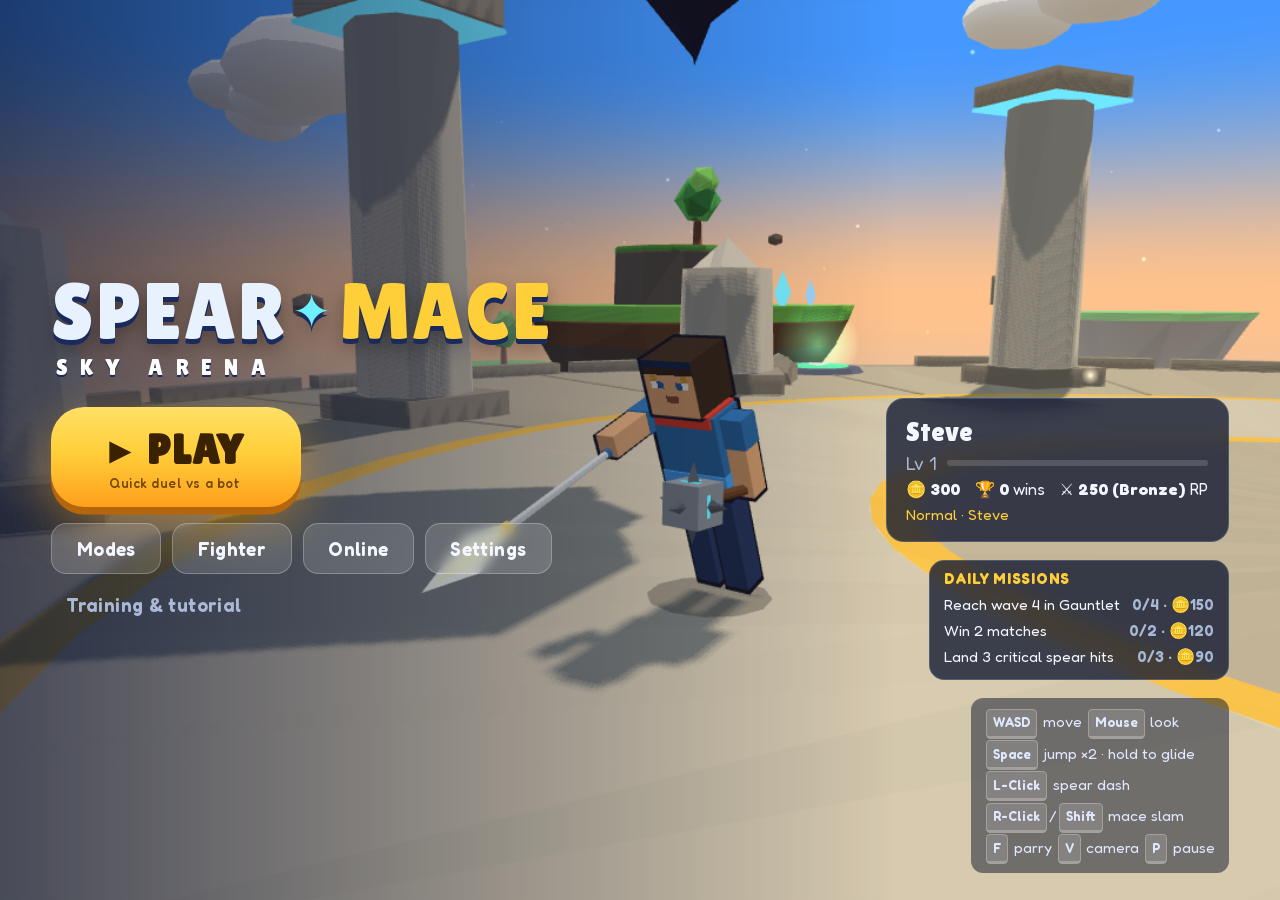
==== 3d/index.html @ d461331f "3D: damage direction arc and knockout streak callouts (DOUBLE KO, TRIPLE KO, UNSTOPPABLE) Co-Authore" ====
<!doctype html>
<html lang="en">
<head>
<meta charset="utf-8">
<meta name="viewport" content="width=device-width, initial-scale=1, viewport-fit=cover, user-scalable=no">
<title>Spear-Mace: Sky Arena</title>
<meta name="description" content="Fast 3D arena duels in the sky: dash with the Wind Spear, slam from the clouds with the Storm Mace, knock rivals into the void.">
<link rel="icon" href="favicon.svg" type="image/svg+xml">
<link rel="stylesheet" href="fonts/fonts.css">
<link rel="stylesheet" href="style.css">
<script>
  // On CrazyGames: no shared accounts, no links out
  (function () {
    var cg = /(^|\.)crazygames\.[a-z]{2,3}(\.[a-z]{2})?$/i, ref = '';
    try { ref = document.referrer ? new URL(document.referrer).hostname : ''; } catch (e) {}
    window.SMA_ON_CRAZYGAMES = window.SMA_ON_CRAZYGAMES || cg.test(location.hostname) || cg.test(ref);
    if (window.SMA_ON_CRAZYGAMES) document.documentElement.classList.add('on-crazygames');
  })();
</script>
<!-- shared accounts (trophies) from the hub site; not on CrazyGames -->
<script>if (!window.SMA_ON_CRAZYGAMES && !window.SMA_OFFLINE) document.write('<script src="../../Empire/shared/accounts.js"><\/script>');</script>
<!-- PeerJS (bundled copy) for online rooms; left out of the CrazyGames build -->
<script>if (!window.SMA_ON_CRAZYGAMES && !window.SMA_OFFLINE) document.write('<script src="lib/peerjs/peerjs.min.js"><\/script>');</script>
<script type="importmap">{ "imports": { "three": "./lib/three/three.module.min.js" } }</script>
</head>
<body>
<canvas id="game"></canvas>
<div id="fx-layer"></div>
<div id="speedlines"></div>
<div id="vignette"></div>
<div id="hurt"></div>
<div id="blind"></div>

<!-- ============ loading ============ -->
<div id="loading" class="screen">
  <div class="logo"><span class="logo-a">SPEAR</span><span class="logo-dot">✦</span><span class="logo-b">MACE</span></div>
  <div class="logo-sub">SKY ARENA</div>
  <div class="loadbar"><i></i></div>
</div>

<!-- ============ main menu ============ -->
<div id="menu" class="screen hidden">
  <div class="menu-left">
    <div class="logo"><span class="logo-a">SPEAR</span><span class="logo-dot">✦</span><span class="logo-b">MACE</span></div>
    <div class="logo-sub">SKY ARENA</div>
    <button id="btn-play" class="btn btn-play"><span class="btn-icon">▶</span> PLAY<small>Quick duel vs a bot</small></button>
    <div class="menu-row">
      <button class="btn btn-sec" data-panel="modes">Modes</button>
      <button class="btn btn-sec" data-panel="fighter">Fighter</button>
      <button class="btn btn-sec online-only" data-panel="online">Online</button>
      <button class="btn btn-sec" data-panel="settings">Settings</button>
    </div>
    <button id="btn-training" class="btn btn-ghost">Training &amp; tutorial</button>
  </div>
  <div class="menu-right">
    <div class="profile-card">
      <div class="pc-name" id="pc-name">Steve</div>
      <div class="pc-line"><span id="pc-level">Lv 1</span><span class="pc-bar"><i id="pc-xp"></i></span></div>
      <div class="pc-stats"><span>🪙 <b id="pc-gold">0</b></span><span>🏆 <b id="pc-wins">0</b> wins</span><span>⚔ <b id="pc-rp">0</b> RP</span></div>
      <div class="pc-class" id="pc-class">Normal</div>
    </div>
    <div class="missions-card" id="missions-card"></div>
    <div class="hint-keys">
      <div><kbd>WASD</kbd> move <kbd>Mouse</kbd> look</div>
      <div><kbd>Space</kbd> jump ×2 · hold to glide</div>
      <div><kbd>L-Click</kbd> spear dash</div>
      <div><kbd>R-Click</kbd>/<kbd>Shift</kbd> mace slam</div>
      <div><kbd>F</kbd> parry <kbd>V</kbd> camera <kbd>P</kbd> pause</div>
    </div>
  </div>
</div>

<!-- ============ panels ============ -->
<div id="panel-modes" class="panel hidden">
  <div class="panel-card">
    <h2>Modes</h2>
    <div class="mode-grid">
      <div class="mode-card" data-mode="duel">
        <h3>Duel</h3><p>1 vs 1. First to 3 knockouts.</p>
        <div class="seg" id="duel-level">
          <button data-level="easy">Easy</button><button data-level="normal" class="on">Normal</button><button data-level="pro">Pro</button><button data-level="god">God</button>
        </div>
        <button class="btn btn-go" data-start="duel">Fight</button>
      </div>
      <div class="mode-card" data-mode="brawl">
        <h3>Brawl</h3><p>Free-for-all against 3 bots. First to 7 knockouts.</p>
        <div class="seg" id="brawl-level">
          <button data-level="easy">Easy</button><button data-level="normal" class="on">Normal</button><button data-level="pro">Pro</button>
        </div>
        <button class="btn btn-go" data-start="brawl">Fight</button>
      </div>
      <div class="mode-card" data-mode="hill">
        <h3>King of the Hill</h3><p>Hold the glowing zone alone to score. First to 45 points against 3 bots.</p>
        <div class="seg" id="hill-level">
          <button data-level="easy">Easy</button><button data-level="normal" class="on">Normal</button><button data-level="pro">Pro</button>
        </div>
        <button class="btn btn-go" data-start="hill">Fight</button>
      </div>
      <div class="mode-card" data-mode="stand">
        <h3>Last Stand</h3><p>Everyone gets 2 lives. Be the last fighter standing against 3 bots.</p>
        <div class="seg" id="stand-level">
          <button data-level="easy">Easy</button><button data-level="normal" class="on">Normal</button><button data-level="pro">Pro</button>
        </div>
        <button class="btn btn-go" data-start="stand">Fight</button>
      </div>
      <div class="mode-card" data-mode="gauntlet">
        <h3>Gauntlet</h3><p>One life. Wave after wave of tougher bots. How far can you go?</p>
        <div class="best">Best: <b id="gauntlet-best">0</b> waves</div>
        <button class="btn btn-go" data-start="gauntlet">Start</button>
      </div>
      <div class="mode-card" data-mode="training">
        <h3>Training</h3><p>A quick tutorial, then free practice on a dummy.</p>
        <button class="btn btn-go" data-start="training">Practice</button>
      </div>
    </div>
    <button class="btn btn-ghost panel-close">Back</button>
  </div>
</div>

<div id="panel-fighter" class="panel hidden">
  <div class="panel-card wide">
    <h2>Fighter</h2>
    <div class="fighter-cols">
      <div>
        <h4>Class</h4>
        <div id="class-list" class="pick-list"></div>
        <p id="class-desc" class="desc"></p>
      </div>
      <div>
        <h4>Look</h4>
        <div id="skin-list" class="pick-list skins"></div>
        <h4>Name</h4>
        <div class="name-row"><input id="name-input" maxlength="16" autocomplete="off" spellcheck="false"><button id="name-save" class="btn btn-sec small">Save</button></div>
        <p id="name-msg" class="desc"></p>
      </div>
    </div>
    <button class="btn btn-ghost panel-close">Back</button>
  </div>
</div>

<div id="panel-settings" class="panel hidden">
  <div class="panel-card">
    <h2>Settings</h2>
    <div class="set-list">
      <label class="set">Sound <input type="checkbox" id="set-sound"></label>
      <label class="set">Music <input type="checkbox" id="set-music"></label>
      <label class="set">Mouse sensitivity <input type="range" id="set-sens" min="0.2" max="3" step="0.05"><span id="set-sens-v"></span></label>
      <label class="set">Field of view <input type="range" id="set-fov" min="70" max="110" step="1"><span id="set-fov-v"></span></label>
      <label class="set">Invert look up/down <input type="checkbox" id="set-invert"></label>
      <label class="set">Camera
        <span class="seg" id="set-view"><button data-v="first">First person</button><button data-v="third">Third person</button></span></label>
      <label class="set">Graphics
        <span class="seg" id="set-quality"><button data-v="auto">Auto</button><button data-v="high">High</button><button data-v="medium">Medium</button><button data-v="low">Low</button></span></label>
      <label class="set">Reduced motion (less shake and FOV kick) <input type="checkbox" id="set-reduced"></label>
      <p class="desc" id="quality-note"></p>
    </div>
    <button class="btn btn-ghost panel-close">Back</button>
  </div>
</div>

<div id="panel-online" class="panel hidden">
  <div class="panel-card">
    <h2>Play with friends</h2>
    <p class="desc">Make a room and send the invite link, or type a friend's room code.</p>
    <div class="online-box">
      <button id="btn-host" class="btn btn-go">Create room</button>
      <div class="name-row"><input id="room-input" maxlength="8" placeholder="ROOM CODE" autocomplete="off" spellcheck="false"><button id="btn-join" class="btn btn-sec small">Join</button></div>
      <div id="online-status" class="desc"></div>
      <div id="room-info" class="room-info hidden">
        <div>Room code: <b id="room-code"></b></div>
        <div class="name-row"><input id="room-link" readonly><button id="btn-copy" class="btn btn-sec small">Copy link</button></div>
        <div id="room-players" class="desc"></div>
        <button id="btn-room-start" class="btn btn-go">Start match</button>
      </div>
    </div>
    <button class="btn btn-ghost panel-close" id="online-back">Back</button>
  </div>
</div>

<!-- ============ in-game HUD ============ -->
<div id="hud" class="hidden">
  <div id="crosshair"><i></i><i></i><i></i><i></i></div>
  <div id="hitmarker"></div>
  <div id="dmgdir"><i></i></div>
  <div id="slam-meter"><b id="slam-dmg">0</b><span>SLAM</span></div>
  <div id="scorebar"></div>
  <div id="timer"></div>
  <div id="killfeed"></div>
  <div id="banner"><div class="b-title"></div><div class="b-sub"></div></div>
  <div id="countdown"></div>
  <div id="tags"></div>
  <div id="hpbox">
    <div class="hp-name"><span id="hp-name"></span><span id="hp-class"></span></div>
    <div class="hp-bar"><i id="hp-fill"></i><i id="hp-ghost"></i><b id="hp-text">100</b></div>
    <div class="status-row" id="status-row"></div>
  </div>
  <div id="abilities">
    <div class="ab" id="ab-spear"><span class="ab-key">LMB</span><span class="ab-ico">➹</span><span class="ab-cd"></span><span class="ab-pips"></span></div>
    <div class="ab" id="ab-mace"><span class="ab-key">RMB</span><span class="ab-ico">⬢</span><span class="ab-cd"></span></div>
    <div class="ab" id="ab-parry"><span class="ab-key">F</span><span class="ab-ico">⛨</span><span class="ab-cd"></span></div>
    <div class="ab" id="ab-jump"><span class="ab-key">SPC</span><span class="ab-ico">⇧</span><span class="ab-pips"></span></div>
  </div>
  <div id="ctl-hints" class="hidden"></div>
  <div id="tutorial" class="hidden">
    <div class="tu-top"><span id="tu-count"></span><button id="tu-skip" class="btn btn-ghost small">Skip tutorial</button></div>
    <div class="tu-title" id="tu-title"></div>
    <div class="tu-keys" id="tu-keys"></div>
    <div class="tu-text" id="tu-text"></div>
  </div>
  <div id="tu-done" class="hidden">
    <div class="tu-title">You're ready!</div>
    <p>Keep practising here, or jump into a real fight.</p>
    <button id="tu-play" class="btn btn-go">Quick Play</button>
    <button id="tu-menu" class="btn btn-ghost small">Menu</button>
  </div>
  <div id="revive" class="hidden">
    <div class="rv-title">Knocked out!</div>
    <button id="btn-revive" class="btn btn-ad">▶ Revive with full health<small>Watch a short ad. Your knockout won't count.</small></button>
    <div class="rv-timer" id="rv-timer"></div>
  </div>
  <div id="scoreboard" class="hidden"></div>
  <button id="btn-pause-touch" class="touch-only round-btn" aria-label="Pause">❚❚</button>
</div>

<!-- ============ touch controls ============ -->
<div id="touch" class="hidden">
  <div class="t-zone"></div>
  <div class="t-stick"><div class="t-knob"></div></div>
  <button class="t-btn t-jump" data-act="jump">JUMP</button>
  <button class="t-btn t-spear" data-act="spear">SPEAR</button>
  <button class="t-btn t-mace" data-act="mace">MACE</button>
  <button class="t-btn t-parry" data-act="parry">PARRY</button>
  <button class="t-btn t-view" data-act="view">👁</button>
  <button class="t-btn t-size hidden" data-act="size" id="t-size">BIG</button>
</div>

<!-- ============ pause ============ -->
<div id="pause" class="panel hidden">
  <div class="panel-card">
    <h2>Paused</h2>
    <button id="btn-resume" class="btn btn-go">Resume</button>
    <button class="btn btn-sec" data-panel="settings">Settings</button>
    <div class="hint-keys inline">
      <div><kbd>L-Click</kbd> spear dash (aim where you look) · <kbd>R-Click</kbd>/<kbd>Shift</kbd> mace slam in the air, swing on the ground</div>
      <div><kbd>Space</kbd> jump, again for a wind jump, hold to glide · <kbd>F</kbd> parry · <kbd>V</kbd> camera · <kbd>Tab</kbd> scores</div>
    </div>
    <button id="btn-quit" class="btn btn-ghost">Leave match</button>
  </div>
</div>

<!-- ============ results ============ -->
<div id="results" class="panel hidden">
  <div class="panel-card wide">
    <h2 id="res-title">VICTORY</h2>
    <div id="res-sub" class="desc"></div>
    <div id="res-table"></div>
    <div id="res-rewards"></div>
    <div class="res-buttons">
      <button id="res-double" class="btn btn-ad hidden">▶ Double your gold<small>Watch a short ad</small></button>
      <button id="res-revive" class="btn btn-ad hidden">▶ Revive and keep going<small>Watch a short ad: full health, same wave</small></button>
      <button id="res-again" class="btn btn-go">Play again</button>
      <button id="res-train" class="btn btn-sec hidden">Learn the moves (1 min)</button>
      <button id="res-menu" class="btn btn-ghost">Menu</button>
    </div>
  </div>
</div>

<div id="click-to-play" class="hidden"><div>Click to keep playing</div></div>
<div id="toast"></div>

<script type="module" src="src/main.js"></script>
</body>
</html>
---- 3d/fonts/fonts.css ----
/* Fredoka and Lilita One (SIL Open Font License 1.1), latin + latin-ext, from Google Fonts */
@font-face {
  font-family: 'Fredoka';
  font-style: normal;
  font-weight: 400;
  font-stretch: 100%;
  font-display: swap;
  src: url(fredoka-latin-ext.woff2) format('woff2');
  unicode-range: U+0100-02BA, U+02BD-02C5, U+02C7-02CC, U+02CE-02D7, U+02DD-02FF, U+0304, U+0308, U+0329, U+1D00-1DBF, U+1E00-1E9F, U+1EF2-1EFF, U+2020, U+20A0-20AB, U+20AD-20C4, U+2113, U+2C60-2C7F, U+A720-A7FF;
}
@font-face {
  font-family: 'Fredoka';
  font-style: normal;
  font-weight: 400;
  font-stretch: 100%;
  font-display: swap;
  src: url(fredoka-latin.woff2) format('woff2');
  unicode-range: U+0000-00FF, U+0131, U+0152-0153, U+02BB-02BC, U+02C6, U+02DA, U+02DC, U+0304, U+0308, U+0329, U+2000-206F, U+20AC, U+2122, U+2191, U+2193, U+2212, U+2215, U+FEFF, U+FFFD;
}
@font-face {
  font-family: 'Fredoka';
  font-style: normal;
  font-weight: 500;
  font-stretch: 100%;
  font-display: swap;
  src: url(fredoka-latin-ext.woff2) format('woff2');
  unicode-range: U+0100-02BA, U+02BD-02C5, U+02C7-02CC, U+02CE-02D7, U+02DD-02FF, U+0304, U+0308, U+0329, U+1D00-1DBF, U+1E00-1E9F, U+1EF2-1EFF, U+2020, U+20A0-20AB, U+20AD-20C4, U+2113, U+2C60-2C7F, U+A720-A7FF;
}
@font-face {
  font-family: 'Fredoka';
  font-style: normal;
  font-weight: 500;
  font-stretch: 100%;
  font-display: swap;
  src: url(fredoka-latin.woff2) format('woff2');
  unicode-range: U+0000-00FF, U+0131, U+0152-0153, U+02BB-02BC, U+02C6, U+02DA, U+02DC, U+0304, U+0308, U+0329, U+2000-206F, U+20AC, U+2122, U+2191, U+2193, U+2212, U+2215, U+FEFF, U+FFFD;
}
@font-face {
  font-family: 'Fredoka';
  font-style: normal;
  font-weight: 600;
  font-stretch: 100%;
  font-display: swap;
  src: url(fredoka-latin-ext.woff2) format('woff2');
  unicode-range: U+0100-02BA, U+02BD-02C5, U+02C7-02CC, U+02CE-02D7, U+02DD-02FF, U+0304, U+0308, U+0329, U+1D00-1DBF, U+1E00-1E9F, U+1EF2-1EFF, U+2020, U+20A0-20AB, U+20AD-20C4, U+2113, U+2C60-2C7F, U+A720-A7FF;
}
@font-face {
  font-family: 'Fredoka';
  font-style: normal;
  font-weight: 600;
  font-stretch: 100%;
  font-display: swap;
  src: url(fredoka-latin.woff2) format('woff2');
  unicode-range: U+0000-00FF, U+0131, U+0152-0153, U+02BB-02BC, U+02C6, U+02DA, U+02DC, U+0304, U+0308, U+0329, U+2000-206F, U+20AC, U+2122, U+2191, U+2193, U+2212, U+2215, U+FEFF, U+FFFD;
}
@font-face {
  font-family: 'Fredoka';
  font-style: normal;
  font-weight: 700;
  font-stretch: 100%;
  font-display: swap;
  src: url(fredoka-latin-ext.woff2) format('woff2');
  unicode-range: U+0100-02BA, U+02BD-02C5, U+02C7-02CC, U+02CE-02D7, U+02DD-02FF, U+0304, U+0308, U+0329, U+1D00-1DBF, U+1E00-1E9F, U+1EF2-1EFF, U+2020, U+20A0-20AB, U+20AD-20C4, U+2113, U+2C60-2C7F, U+A720-A7FF;
}
@font-face {
  font-family: 'Fredoka';
  font-style: normal;
  font-weight: 700;
  font-stretch: 100%;
  font-display: swap;
  src: url(fredoka-latin.woff2) format('woff2');
  unicode-range: U+0000-00FF, U+0131, U+0152-0153, U+02BB-02BC, U+02C6, U+02DA, U+02DC, U+0304, U+0308, U+0329, U+2000-206F, U+20AC, U+2122, U+2191, U+2193, U+2212, U+2215, U+FEFF, U+FFFD;
}
@font-face {
  font-family: 'Lilita One';
  font-style: normal;
  font-weight: 400;
  font-display: swap;
  src: url(lilita-one-latin-ext.woff2) format('woff2');
  unicode-range: U+0100-02BA, U+02BD-02C5, U+02C7-02CC, U+02CE-02D7, U+02DD-02FF, U+0304, U+0308, U+0329, U+1D00-1DBF, U+1E00-1E9F, U+1EF2-1EFF, U+2020, U+20A0-20AB, U+20AD-20C4, U+2113, U+2C60-2C7F, U+A720-A7FF;
}
@font-face {
  font-family: 'Lilita One';
  font-style: normal;
  font-weight: 400;
  font-display: swap;
  src: url(lilita-one-latin.woff2) format('woff2');
  unicode-range: U+0000-00FF, U+0131, U+0152-0153, U+02BB-02BC, U+02C6, U+02DA, U+02DC, U+0304, U+0308, U+0329, U+2000-206F, U+20AC, U+2122, U+2191, U+2193, U+2212, U+2215, U+FEFF, U+FFFD;
}
---- 3d/style.css ----
:root {
  --ink: #f4f7ff;
  --muted: #a9b8d6;
  --panel: rgba(16, 24, 48, 0.78);
  --panel-edge: rgba(160, 200, 255, 0.22);
  --gold: #ffcf3a;
  --gold-2: #ff9f1c;
  --cyan: #6ff0ff;
  --green: #6dffb0;
  --red: #ff5a4a;
  --title: 'Lilita One', 'Fredoka', system-ui, sans-serif;
  --text: 'Fredoka', system-ui, -apple-system, 'Segoe UI', sans-serif;
  --u: clamp(11px, min(1.55vw, 2.6vh), 18px);
}
* { box-sizing: border-box; }
html, body { margin: 0; height: 100%; overflow: hidden; background: #8ecbff; color: var(--ink); font-family: var(--text); font-size: var(--u);
  -webkit-user-select: none; user-select: none; -webkit-tap-highlight-color: transparent; touch-action: none; }
canvas#game { position: fixed; inset: 0; width: 100%; height: 100%; display: block; }
.hidden { display: none !important; }
button { font-family: inherit; color: inherit; cursor: pointer; }
kbd { display: inline-block; padding: 0.05em 0.45em; margin: 0 0.15em; border-radius: 0.35em; background: rgba(255,255,255,0.14);
  border: 1px solid rgba(255,255,255,0.25); border-bottom-width: 3px; font-family: var(--text); font-size: 0.85em; font-weight: 600; }

/* ---------- logo ---------- */
.logo { font-family: var(--title); font-size: calc(var(--u) * 4.4); line-height: 0.95; letter-spacing: 0.02em; white-space: nowrap;
  text-shadow: 0 0.06em 0 #1b2a5c, 0 0.12em 0.25em rgba(0,0,0,0.35); }
.logo-a { color: #e8f2ff; }
.logo-b { color: var(--gold); }
.logo-dot { color: var(--cyan); font-size: 0.6em; margin: 0 0.12em; vertical-align: 0.25em; }
.logo-sub { font-family: var(--title); letter-spacing: 0.55em; color: #fff; font-size: calc(var(--u) * 1.25); margin: 0.2em 0 1.2em 0.2em;
  text-shadow: 0 2px 0 #1b2a5c; }

/* ---------- screens ---------- */
.screen { position: fixed; inset: 0; z-index: 20; }
#loading { display: flex; flex-direction: column; align-items: center; justify-content: center;
  background: radial-gradient(ellipse at 50% 30%, #bfe3ff 0%, #6aa9f0 55%, #2f5fb8 100%); }
.loadbar { width: min(320px, 60vw); height: 10px; border-radius: 6px; background: rgba(0,0,0,0.25); overflow: hidden; }
.loadbar i { display: block; height: 100%; width: 30%; background: linear-gradient(90deg, var(--gold), var(--gold-2)); animation: load 1.2s ease-in-out infinite; }
@keyframes load { 0% { transform: translateX(-100%); } 100% { transform: translateX(330%); } }

#menu { display: flex; justify-content: space-between; align-items: center; padding: max(3vh, 14px) max(4vw, 18px);
  background: linear-gradient(90deg, rgba(10, 20, 50, 0.7) 0%, rgba(10, 20, 50, 0.25) 45%, rgba(10,20,50,0) 70%); }
.menu-left { display: flex; flex-direction: column; align-items: flex-start; max-width: 30em; }
.menu-right { display: flex; flex-direction: column; gap: 1em; align-items: flex-end; align-self: flex-end; }
.menu-row { display: flex; flex-wrap: wrap; gap: 0.6em; margin: 0.9em 0 0.6em; }

/* ---------- buttons ---------- */
.btn { border: none; border-radius: 0.8em; padding: 0.7em 1.3em; font-size: 1.05em; font-weight: 600; letter-spacing: 0.02em;
  transition: transform 0.08s ease, filter 0.15s ease, background 0.15s; position: relative; }
.btn:hover { filter: brightness(1.12); transform: translateY(-1px); }
.btn:active { transform: translateY(1px) scale(0.98); }
.btn small { display: block; font-size: 0.62em; font-weight: 500; opacity: 0.85; letter-spacing: 0.04em; margin-top: 0.15em; }
.btn-play { font-family: var(--title); font-size: calc(var(--u) * 2.3); padding: 0.45em 1.4em 0.4em; color: #3a2100; text-align: left;
  background: linear-gradient(180deg, #ffe066 0%, var(--gold) 45%, var(--gold-2) 100%);
  box-shadow: 0 0.18em 0 #b5650c, 0 0.4em 1.2em rgba(255, 170, 30, 0.45); animation: pulse 2.2s ease-in-out infinite; }
.btn-play small { font-family: var(--text); font-size: 0.32em; color: #5c3600; }
.btn-icon { font-size: 0.7em; vertical-align: 0.12em; margin-right: 0.2em; }
@keyframes pulse { 0%, 100% { box-shadow: 0 0.18em 0 #b5650c, 0 0.4em 1.2em rgba(255, 170, 30, 0.45); } 50% { box-shadow: 0 0.18em 0 #b5650c, 0 0.4em 2em rgba(255, 200, 60, 0.75); } }
.btn-sec { background: rgba(255,255,255,0.14); border: 1px solid rgba(255,255,255,0.25); backdrop-filter: blur(6px); -webkit-backdrop-filter: blur(6px); }
.btn-ghost { background: transparent; color: var(--muted); padding: 0.5em 0.8em; }
.btn-ghost:hover { color: #fff; }
.btn-go { background: linear-gradient(180deg, #7dffbf, #2fd27f); color: #053b20; box-shadow: 0 0.15em 0 #1a8a52; }
.btn-ad { background: linear-gradient(180deg, #8fd0ff, #3d8cff); color: #fff; box-shadow: 0 0.15em 0 #1f55b0; }
.btn.small { padding: 0.45em 0.9em; font-size: 0.9em; }
.round-btn { position: fixed; top: 10px; left: 10px; width: 44px; height: 44px; border-radius: 50%; border: 1px solid rgba(255,255,255,0.3);
  background: rgba(0,0,0,0.3); font-size: 15px; z-index: 12; }

/* ---------- profile card ---------- */
.profile-card { background: var(--panel); border: 1px solid var(--panel-edge); border-radius: 1em; padding: 0.9em 1.1em; min-width: 16em;
  backdrop-filter: blur(8px); -webkit-backdrop-filter: blur(8px); }
.pc-name { font-family: var(--title); font-size: 1.5em; }
.pc-line { display: flex; align-items: center; gap: 0.6em; margin: 0.3em 0; color: var(--muted); }
.pc-bar { flex: 1; height: 6px; border-radius: 4px; background: rgba(255,255,255,0.15); overflow: hidden; }
.pc-bar i { display: block; height: 100%; background: var(--cyan); }
.pc-stats { display: flex; gap: 0.9em; font-size: 0.9em; }
.pc-class { margin-top: 0.4em; font-size: 0.85em; color: var(--gold); }
.hint-keys { background: rgba(10, 18, 40, 0.5); border-radius: 0.8em; padding: 0.6em 0.9em; font-size: 0.85em; line-height: 1.9; color: #dfe8ff; }
.hint-keys.inline { margin: 0.8em 0; text-align: left; }

.missions-card { background: var(--panel); border: 1px solid var(--panel-edge); border-radius: 1em; padding: 0.6em 0.9em; min-width: 16em; font-size: 0.85em;
  backdrop-filter: blur(8px); -webkit-backdrop-filter: blur(8px); }
.missions-card h5 { margin: 0 0 0.35em; font-size: 0.95em; color: var(--gold); letter-spacing: 0.05em; }
.mi { display: flex; justify-content: space-between; gap: 0.8em; line-height: 1.7; }
.mi.done { color: var(--green); }
.mi b { color: var(--muted); font-weight: 600; }
@media (max-height: 520px) { .menu-right .hint-keys { display: none; } }

/* ---------- panels ---------- */
.panel { position: fixed; inset: 0; z-index: 30; display: flex; align-items: center; justify-content: center; background: rgba(8, 14, 34, 0.45); }
.panel-card { background: var(--panel); border: 1px solid var(--panel-edge); border-radius: 1.2em; padding: 1.2em 1.5em; width: min(40em, 94vw);
  max-height: 94vh; overflow: auto; backdrop-filter: blur(10px); -webkit-backdrop-filter: blur(10px); text-align: center;
  box-shadow: 0 1em 3em rgba(0,0,0,0.35); display: flex; flex-direction: column; gap: 0.7em; align-items: stretch; }
.panel-card.wide { width: min(52em, 96vw); }
.panel-card h2 { font-family: var(--title); font-size: 2.1em; margin: 0; letter-spacing: 0.03em; }
.panel-card h4 { margin: 0.6em 0 0.4em; color: var(--muted); font-weight: 600; text-align: left; }
.desc { color: var(--muted); margin: 0.2em 0; font-size: 0.92em; line-height: 1.4; }
.mode-grid { display: grid; grid-template-columns: repeat(2, 1fr); gap: 0.7em; }
.mode-card { background: rgba(255,255,255,0.06); border: 1px solid rgba(255,255,255,0.12); border-radius: 0.9em; padding: 0.8em; text-align: left;
  display: flex; flex-direction: column; gap: 0.5em; }
.mode-card h3 { margin: 0; font-family: var(--title); font-size: 1.35em; color: var(--gold); }
.mode-card p { margin: 0; color: var(--muted); font-size: 0.88em; flex: 1; }
.best { font-size: 0.9em; }
.seg { display: inline-flex; background: rgba(0,0,0,0.25); border-radius: 0.6em; padding: 0.15em; gap: 0.15em; flex-wrap: wrap; }
.seg button { border: none; background: transparent; padding: 0.35em 0.7em; border-radius: 0.5em; font-size: 0.88em; color: var(--muted); }
.seg button.on { background: rgba(255,255,255,0.18); color: #fff; }
.fighter-cols { display: grid; grid-template-columns: 1fr 1fr; gap: 1.2em; text-align: left; }
.pick-list { display: grid; grid-template-columns: repeat(2, 1fr); gap: 0.4em; }
.pick-list.skins { grid-template-columns: repeat(3, 1fr); }
.pick { border: 2px solid transparent; background: rgba(255,255,255,0.08); border-radius: 0.6em; padding: 0.45em 0.5em; font-size: 0.9em; text-align: left;
  display: flex; align-items: center; gap: 0.45em; }
.pick.on { border-color: var(--gold); background: rgba(255, 207, 58, 0.15); }
.pick.locked { opacity: 0.45; }
.pick i { width: 0.9em; height: 0.9em; border-radius: 0.25em; flex: none; }
.name-row { display: flex; gap: 0.5em; }
.name-row input { flex: 1; min-width: 0; border-radius: 0.6em; border: 1px solid rgba(255,255,255,0.25); background: rgba(0,0,0,0.3); color: #fff;
  padding: 0.5em 0.7em; font-family: inherit; font-size: 1em; -webkit-user-select: text; user-select: text; }
.set-list { display: flex; flex-direction: column; gap: 0.55em; text-align: left; }
.set { display: flex; align-items: center; justify-content: space-between; gap: 0.8em; background: rgba(255,255,255,0.05); border-radius: 0.6em; padding: 0.45em 0.7em; flex-wrap: wrap; }
.set input[type=range] { flex: 1; max-width: 14em; accent-color: var(--gold); }
.set input[type=checkbox] { width: 1.2em; height: 1.2em; accent-color: var(--gold); }
.set span:not(.seg) { min-width: 2.5em; text-align: right; color: var(--muted); }
.online-box { display: flex; flex-direction: column; gap: 0.7em; }
.room-info { display: flex; flex-direction: column; gap: 0.5em; background: rgba(255,255,255,0.06); padding: 0.7em; border-radius: 0.8em; }
#room-code { font-family: var(--title); font-size: 1.5em; letter-spacing: 0.12em; color: var(--gold); }

/* ---------- HUD ---------- */
#hud { position: fixed; inset: 0; z-index: 12; pointer-events: none; }
#hud button, #hud #tutorial, #hud #tu-done, #hud #revive { pointer-events: auto; }
#crosshair { position: absolute; left: 50%; top: 50%; width: 22px; height: 22px; transform: translate(-50%, -50%); }
#crosshair i { position: absolute; background: #fff; box-shadow: 0 0 2px rgba(0,0,0,0.8); border-radius: 1px; }
#crosshair i:nth-child(1) { left: 10px; top: 0; width: 2px; height: 6px; }
#crosshair i:nth-child(2) { left: 10px; bottom: 0; width: 2px; height: 6px; }
#crosshair i:nth-child(3) { top: 10px; left: 0; width: 6px; height: 2px; }
#crosshair i:nth-child(4) { top: 10px; right: 0; width: 6px; height: 2px; }
#crosshair.ready i { background: var(--gold); }
#hitmarker { position: absolute; left: 50%; top: 50%; width: 34px; height: 34px; transform: translate(-50%, -50%) rotate(45deg); opacity: 0;
  background: linear-gradient(#fff, #fff) center/2px 100% no-repeat, linear-gradient(#fff, #fff) center/100% 2px no-repeat;
  -webkit-mask: radial-gradient(circle, transparent 7px, #000 8px); mask: radial-gradient(circle, transparent 7px, #000 8px); }
#hitmarker.show { animation: hm 0.28s ease-out; }
#hitmarker.crit { background: linear-gradient(var(--gold), var(--gold)) center/3px 100% no-repeat, linear-gradient(var(--gold), var(--gold)) center/100% 3px no-repeat; }
@keyframes hm { 0% { opacity: 1; transform: translate(-50%, -50%) rotate(45deg) scale(1.4); } 100% { opacity: 0; transform: translate(-50%, -50%) rotate(45deg) scale(1); } }
#dmgdir { position: absolute; left: 50%; top: 50%; width: 0; height: 0; opacity: 0; transition: opacity 0.5s; }
#dmgdir i { position: absolute; left: -45px; top: -140px; width: 90px; height: 22px; border-radius: 50% 50% 0 0;
  border-top: 6px solid rgba(255, 70, 50, 0.9); filter: drop-shadow(0 0 6px rgba(255,60,40,0.8)); }
#dmgdir.show { opacity: 1; transition: none; }
#slam-meter { position: absolute; left: 50%; top: calc(50% + 28px); transform: translateX(-50%); text-align: center; opacity: 0; transition: opacity 0.12s;
  font-family: var(--title); text-shadow: 0 2px 0 rgba(0,0,0,0.6); line-height: 1; }
#slam-meter b { display: block; font-size: 1.7em; color: var(--gold); }
#slam-meter span { font-size: 0.7em; letter-spacing: 0.2em; }
#slam-meter.show { opacity: 1; }
#scorebar { position: absolute; top: 10px; left: 50%; transform: translateX(-50%); display: flex; gap: 0.5em; }
.sc { display: flex; align-items: center; gap: 0.4em; padding: 0.25em 0.7em; border-radius: 0.6em; background: rgba(10, 18, 40, 0.6);
  border-bottom: 3px solid var(--c); font-weight: 600; }
.sc b { font-family: var(--title); font-size: 1.35em; color: var(--c); }
.sc.me { background: rgba(10, 18, 40, 0.85); }
.sc .sc-n { max-width: 7em; overflow: hidden; text-overflow: ellipsis; white-space: nowrap; font-size: 0.85em; }
#timer { position: absolute; top: calc(10px + 2.6em); left: 50%; transform: translateX(-50%); font-family: var(--title); font-size: 1.1em;
  text-shadow: 0 2px 0 rgba(0,0,0,0.5); }
#timer.urgent { color: var(--red); }
#killfeed { position: absolute; top: 10px; right: 12px; display: flex; flex-direction: column; gap: 0.3em; align-items: flex-end; }
.kf { background: rgba(10, 18, 40, 0.65); padding: 0.25em 0.7em; border-radius: 0.5em; font-size: 0.9em; animation: kfin 0.25s ease-out; }
.kf .kc { color: var(--gold); font-weight: 700; font-size: 0.8em; margin: 0 0.4em; }
.kf.mine { border: 1px solid var(--gold); }
@keyframes kfin { from { transform: translateX(30px); opacity: 0; } }
#banner { position: absolute; top: 22%; left: 50%; transform: translateX(-50%); text-align: center; opacity: 0; transition: opacity 0.2s; white-space: nowrap; }
#banner.show { opacity: 1; animation: bannerIn 0.35s cubic-bezier(.2,1.6,.4,1); }
#banner .b-title { font-family: var(--title); font-size: 3.2em; letter-spacing: 0.03em; text-shadow: 0 4px 0 rgba(0,0,0,0.45), 0 0 30px rgba(0,0,0,0.25); }
#banner .b-sub { font-size: 1.2em; font-weight: 600; text-shadow: 0 2px 4px rgba(0,0,0,0.6); }
#banner.small .b-sub { font-family: var(--title); font-size: 1.8em; }
@keyframes bannerIn { from { transform: translateX(-50%) scale(1.6); opacity: 0; } }
#countdown { position: absolute; top: 38%; left: 50%; transform: translate(-50%, -50%); font-family: var(--title); font-size: 7em; opacity: 0;
  text-shadow: 0 6px 0 rgba(0,0,0,0.4); color: #fff; }
#countdown.show { animation: count 0.9s ease-out forwards; }
@keyframes count { 0% { opacity: 0; transform: translate(-50%, -50%) scale(2); } 20% { opacity: 1; transform: translate(-50%, -50%) scale(1); } 80% { opacity: 1; } 100% { opacity: 0; transform: translate(-50%, -50%) scale(0.9); } }
#tags { position: absolute; inset: 0; }
.tag { position: absolute; left: 0; top: 0; text-align: center; white-space: nowrap; will-change: transform; }
.tag .tn { font-size: 0.8em; font-weight: 600; text-shadow: 0 1px 3px rgba(0,0,0,0.9); }
.tag .tb { width: 4.2em; height: 0.42em; margin: 0.15em auto 0; background: rgba(0,0,0,0.5); border-radius: 0.3em; overflow: hidden; }
.tag .tb i { display: block; height: 100%; background: var(--red); transition: width 0.15s; }
#hpbox { position: absolute; left: 16px; bottom: 16px; width: min(22em, 40vw); }
.hp-name { display: flex; justify-content: space-between; font-weight: 600; margin-bottom: 0.25em; text-shadow: 0 1px 3px rgba(0,0,0,0.7); }
#hp-class { color: var(--gold); font-size: 0.85em; }
.hp-bar { position: relative; height: 1.4em; background: rgba(10, 18, 40, 0.7); border-radius: 0.5em; overflow: hidden; border: 2px solid rgba(255,255,255,0.25); }
.hp-bar i { position: absolute; left: 0; top: 0; bottom: 0; }
#hp-fill { background: linear-gradient(180deg, #8dff9b, #2fcf5a); z-index: 2; transition: width 0.1s; }
#hp-fill.low { background: linear-gradient(180deg, #ff9b8d, #e63a2a); }
#hp-ghost { background: #ffe9a6; z-index: 1; transition: width 0.6s ease-out 0.25s; }
#hp-text { position: absolute; right: 0.5em; top: 50%; transform: translateY(-50%); z-index: 3; font-family: var(--title); text-shadow: 0 1px 2px rgba(0,0,0,0.6); }
.status-row { display: flex; gap: 0.3em; margin-top: 0.3em; min-height: 1.3em; }
.status-row span { font-size: 0.75em; padding: 0.1em 0.5em; border-radius: 0.4em; background: rgba(0,0,0,0.45); font-weight: 600; }
#abilities { position: absolute; bottom: 16px; left: 50%; transform: translateX(-50%); display: flex; gap: 0.5em; }
.ab { position: relative; width: 3.4em; height: 3.4em; border-radius: 0.8em; background: rgba(10, 18, 40, 0.7); border: 2px solid rgba(255,255,255,0.3);
  display: flex; align-items: center; justify-content: center; overflow: hidden; }
.ab-ico { font-size: 1.5em; }
.ab-key { position: absolute; top: 0.15em; left: 0.3em; font-size: 0.55em; color: var(--muted); font-weight: 700; }
.ab-cd { position: absolute; left: 0; right: 0; bottom: 0; background: rgba(0,0,0,0.6); height: 0%; }
.ab-pips { position: absolute; bottom: 0.25em; left: 0; right: 0; display: flex; justify-content: center; gap: 0.2em; }
.ab-pips i { width: 0.4em; height: 0.4em; border-radius: 50%; background: var(--cyan); }
.ab-pips i.off { background: rgba(255,255,255,0.2); }
.ab.ready { border-color: var(--gold); }
.ab.flash { animation: abf 0.3s; }
@keyframes abf { 0% { background: rgba(255, 207, 58, 0.6); } }
#ctl-hints { position: absolute; right: 14px; bottom: 16px; background: rgba(10, 18, 40, 0.6); padding: 0.6em 0.9em; border-radius: 0.8em; font-size: 0.85em; line-height: 1.9;
  transition: opacity 1s; }
#ctl-hints.fade { opacity: 0; }
#tutorial { position: absolute; left: 16px; top: 16px; width: min(24em, 44vw); background: var(--panel); border: 1px solid var(--panel-edge); border-radius: 1em;
  padding: 0.8em 1em; backdrop-filter: blur(8px); -webkit-backdrop-filter: blur(8px); }
.tu-top { display: flex; justify-content: space-between; align-items: center; color: var(--muted); font-size: 0.85em; }
.tu-title { font-family: var(--title); font-size: 1.6em; color: var(--gold); margin: 0.1em 0; }
.tu-keys { font-weight: 700; color: var(--cyan); margin-bottom: 0.3em; }
.tu-text { color: #dfe8ff; line-height: 1.35; }
#tutorial.pop { animation: tupop 0.35s ease-out; }
@keyframes tupop { from { transform: scale(1.06); } }
#tu-done { position: absolute; left: 16px; top: 16px; background: var(--panel); border-radius: 1em; padding: 0.9em 1.1em; display: flex; flex-direction: column; gap: 0.5em;
  border: 1px solid var(--panel-edge); width: min(20em, 44vw); }
#tu-done p { margin: 0; color: var(--muted); }
#revive { position: absolute; left: 50%; top: 58%; transform: translateX(-50%); text-align: center; display: flex; flex-direction: column; gap: 0.6em; align-items: center; }
.rv-title { font-family: var(--title); font-size: 1.6em; text-shadow: 0 3px 0 rgba(0,0,0,0.4); }
.rv-timer { color: var(--muted); }
#scoreboard { position: absolute; left: 50%; top: 50%; transform: translate(-50%, -50%); background: var(--panel); border-radius: 1em; padding: 1em 1.4em; min-width: 22em; }
table.scores { width: 100%; border-collapse: collapse; }
table.scores th { color: var(--muted); font-weight: 600; font-size: 0.8em; text-align: right; padding: 0.3em 0.5em; }
table.scores td { padding: 0.35em 0.5em; text-align: right; }
table.scores td:first-child, table.scores th:first-child { text-align: left; }
table.scores tr.me td { color: var(--gold); font-weight: 700; }
.swatch { display: inline-block; width: 0.7em; height: 0.7em; border-radius: 0.2em; margin-right: 0.4em; }

/* ---------- full-screen effects ---------- */
#fx-layer { position: fixed; inset: 0; pointer-events: none; z-index: 9; overflow: hidden; }
.fx-text { position: absolute; left: 0; top: 0; font-family: var(--title); font-size: 1.3em; text-shadow: 0 2px 0 rgba(0,0,0,0.6), 0 0 6px rgba(0,0,0,0.4); white-space: nowrap; will-change: transform; }
.fx-text.big { font-size: 2em; }
#speedlines { position: fixed; inset: -10%; pointer-events: none; z-index: 8; opacity: 0;
  background: repeating-conic-gradient(from 0deg, rgba(255,255,255,0) 0deg 2.2deg, rgba(255,255,255,0.55) 2.6deg, rgba(255,255,255,0) 3deg 7deg);
  -webkit-mask: radial-gradient(ellipse at center, transparent 32%, #000 72%); mask: radial-gradient(ellipse at center, transparent 32%, #000 72%); }
#vignette { position: fixed; inset: 0; pointer-events: none; z-index: 7; opacity: 0;
  background: radial-gradient(ellipse at center, transparent 55%, rgba(200, 20, 20, 0.55) 100%); transition: opacity 0.4s; }
#hurt { position: fixed; inset: 0; pointer-events: none; z-index: 7; opacity: 0; background: radial-gradient(ellipse at center, transparent 40%, rgba(255, 40, 30, 0.6) 100%); }
#hurt.show { animation: hurt 0.4s ease-out; }
@keyframes hurt { 0% { opacity: 1; } 100% { opacity: 0; } }
#blind { position: fixed; inset: 0; pointer-events: none; z-index: 7; opacity: 0; background: radial-gradient(circle at center, rgba(0,0,0,0.3) 10%, #000 55%); transition: opacity 0.3s; }
#click-to-play { position: fixed; inset: 0; z-index: 25; display: flex; align-items: center; justify-content: center; background: rgba(0,0,0,0.35);
  font-family: var(--title); font-size: 2em; cursor: pointer; }
#toast { position: fixed; bottom: 18%; left: 50%; transform: translateX(-50%); background: rgba(10,18,40,0.85); padding: 0.6em 1.1em; border-radius: 0.8em;
  opacity: 0; transition: opacity 0.3s; z-index: 40; pointer-events: none; }
#toast.show { opacity: 1; }

/* ---------- results ---------- */
#res-title { font-size: 3.2em !important; }
#res-title.win { color: var(--gold); }
#res-title.lose { color: #ff8a7a; }
#res-rewards { display: flex; justify-content: center; gap: 1.2em; flex-wrap: wrap; font-weight: 600; }
#res-rewards span { background: rgba(255,255,255,0.08); padding: 0.4em 0.9em; border-radius: 0.6em; }
.res-buttons { display: flex; justify-content: center; gap: 0.6em; flex-wrap: wrap; }

/* ---------- touch controls ---------- */
#touch { position: fixed; inset: 0; z-index: 11; pointer-events: none; }
#touch .t-zone { position: absolute; inset: 0; pointer-events: auto; touch-action: none; }
.t-stick { position: absolute; left: -60px; top: -60px; width: 120px; height: 120px; border-radius: 50%; border: 2px solid rgba(255,255,255,0.35);
  background: rgba(255,255,255,0.08); display: none; pointer-events: none; }
.t-knob { position: absolute; left: 35px; top: 35px; width: 50px; height: 50px; border-radius: 50%; background: rgba(255,255,255,0.45); }
.t-btn { position: absolute; pointer-events: auto; touch-action: none; border-radius: 50%; border: 2px solid rgba(255,255,255,0.45);
  background: rgba(10, 18, 40, 0.45); font-family: var(--title); font-size: 13px; letter-spacing: 0.04em; color: #fff; }
.t-btn.down { background: rgba(255, 207, 58, 0.55); }
.t-jump { right: 24px; bottom: 26px; width: 86px; height: 86px; font-size: 15px; }
.t-spear { right: 122px; bottom: 40px; width: 70px; height: 70px; }
.t-mace { right: 40px; bottom: 124px; width: 70px; height: 70px; }
.t-parry { right: 128px; bottom: 124px; width: 58px; height: 58px; font-size: 11px; }
.t-view { right: 24px; top: 70px; width: 44px; height: 44px; font-size: 18px; }
.t-size { right: 24px; top: 124px; width: 44px; height: 44px; font-size: 13px; }
.touch-only { display: none; }
body.touch .touch-only { display: block; }
body.touch #abilities { transform: translateX(-50%) scale(0.8); transform-origin: bottom center; left: 38%; }
body.touch #ctl-hints, body.touch .hint-keys { display: none; }
body.touch #hpbox { bottom: auto; top: 64px; left: 10px; width: min(16em, 36vw); }

/* small or short screens (800x450 and phones) */
@media (max-height: 520px) {
  .logo { font-size: calc(var(--u) * 3.4); }
  .logo-sub { margin-bottom: 0.7em; }
  .hint-keys { line-height: 1.6; }
  .mode-grid { gap: 0.45em; }
  .panel-card { padding: 0.8em 1.1em; gap: 0.45em; }
}
@media (max-width: 640px) {
  #killfeed { top: calc(10px + 4.6em); right: 8px; font-size: 0.85em; }
  #scorebar { gap: 0.3em; font-size: 0.85em; }
  #menu { flex-direction: column; align-items: stretch; justify-content: space-between; }
  .menu-right { align-self: stretch; align-items: stretch; }
  .mode-grid, .fighter-cols { grid-template-columns: 1fr; }
}
/* CrazyGames: no account links */
.on-crazygames .cg-hide { display: none !important; }
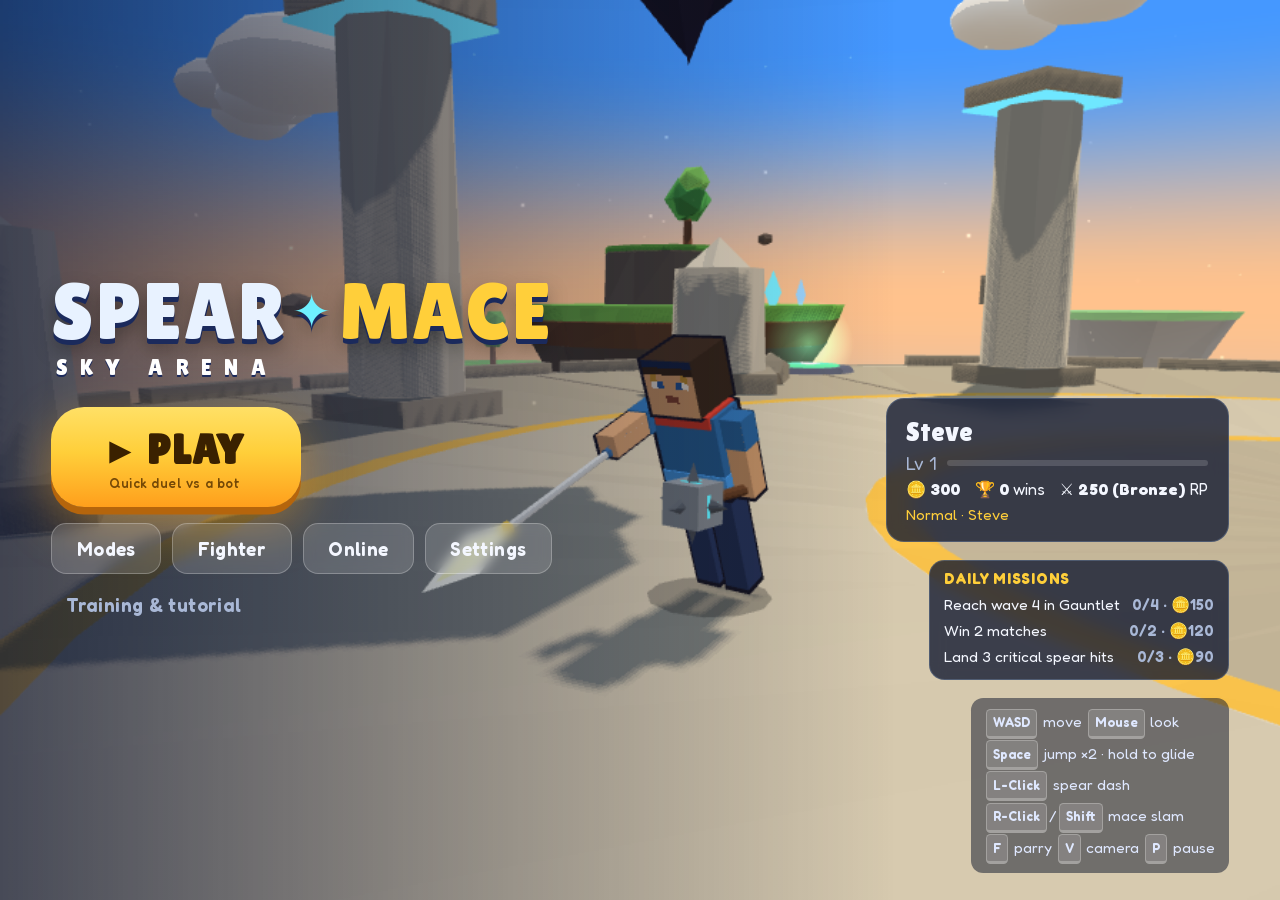
==== commit 6f171554: "3D: weapon glow cosmetics (Frost, Ember, Verdant, Void) bought with gold Co-Authored-By: Claude Opus" ====
--- a/3d/index.html
+++ b/3d/index.html
@@ -129,6 +129,8 @@
       <div>
         <h4>Look</h4>
         <div id="skin-list" class="pick-list skins"></div>
+        <h4>Weapon glow</h4>
+        <div id="glow-list" class="pick-list skins"></div>
         <h4>Name</h4>
         <div class="name-row"><input id="name-input" maxlength="16" autocomplete="off" spellcheck="false"><button id="name-save" class="btn btn-sec small">Save</button></div>
         <p id="name-msg" class="desc"></p>
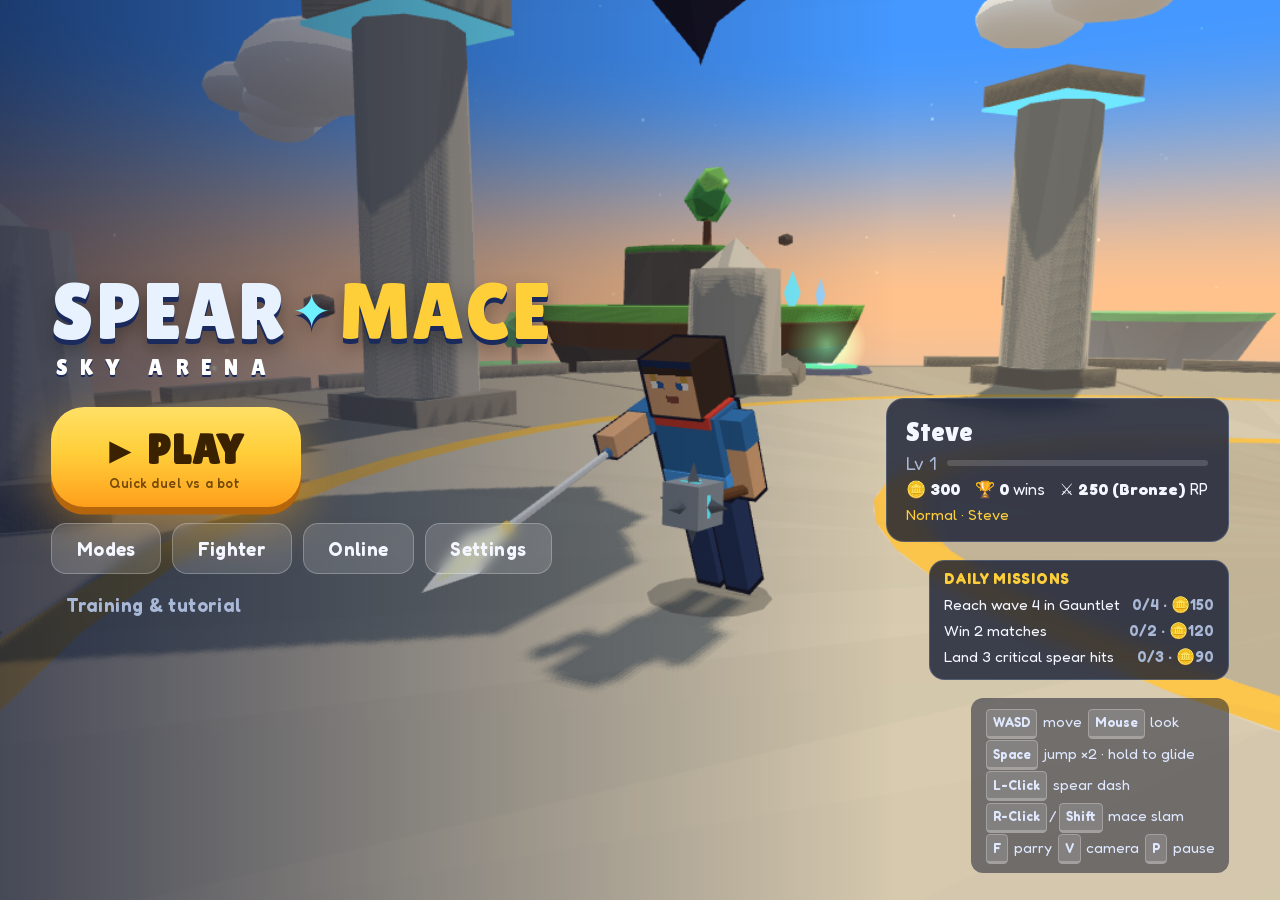
==== commit ff5fe815: "3D online: rematches in the same room, and King of the Hill with friends After an online match, Play" ====
--- a/3d/index.html
+++ b/3d/index.html
@@ -172,6 +172,7 @@
         <div>Room code: <b id="room-code"></b></div>
         <div class="name-row"><input id="room-link" readonly><button id="btn-copy" class="btn btn-sec small">Copy link</button></div>
         <div id="room-players" class="desc"></div>
+        <span class="seg" id="room-mode"><button data-v="ko" class="on">Knockouts</button><button data-v="hill">King of the Hill</button></span>
         <button id="btn-room-start" class="btn btn-go">Start match</button>
       </div>
     </div>
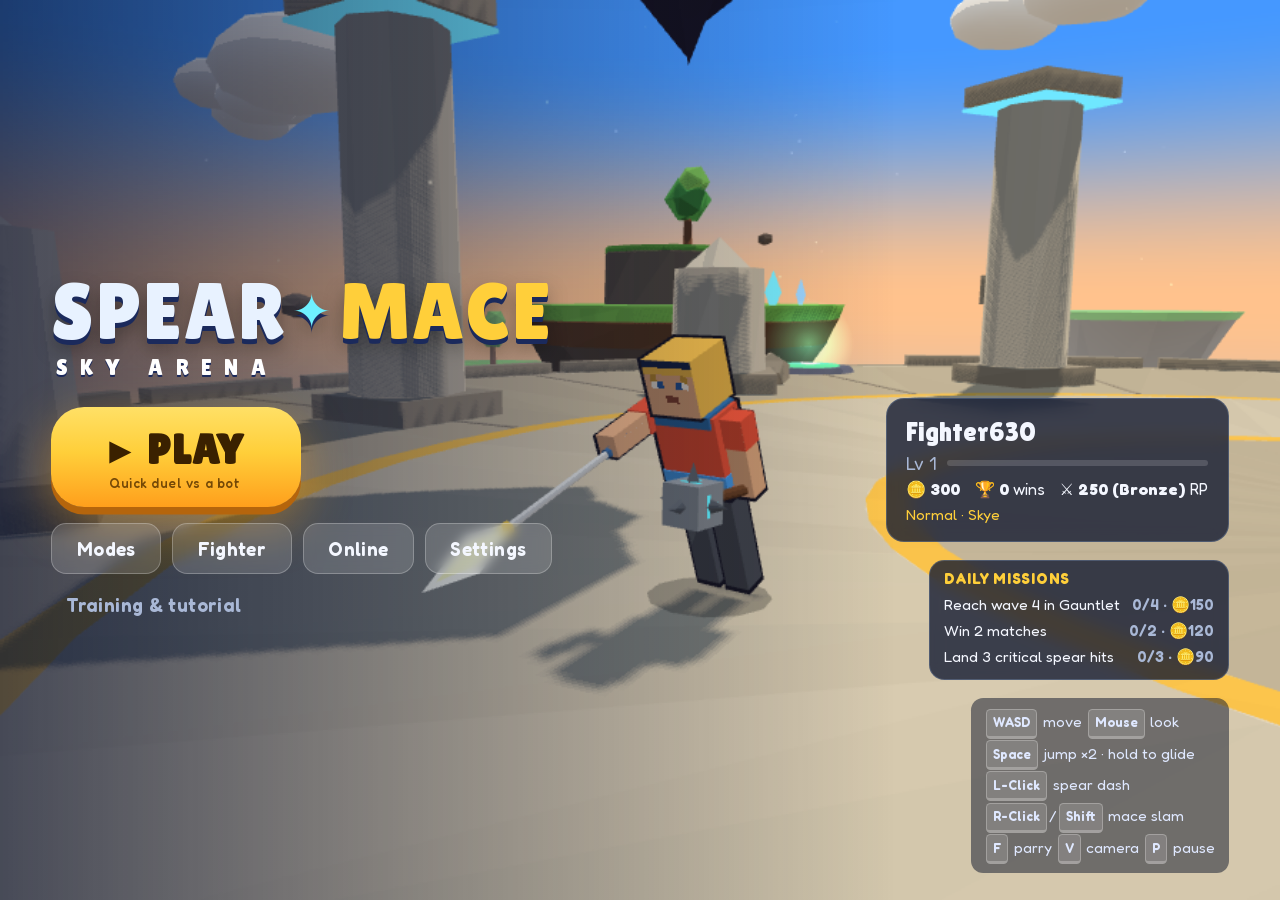
==== commit a8a09e9a: "3D: original characters only (no Minecraft names or look-alikes) Skins keep their save ids but get o" ====
--- a/3d/index.html
+++ b/3d/index.html
@@ -54,7 +54,7 @@
   </div>
   <div class="menu-right">
     <div class="profile-card">
-      <div class="pc-name" id="pc-name">Steve</div>
+      <div class="pc-name" id="pc-name">Fighter</div>
       <div class="pc-line"><span id="pc-level">Lv 1</span><span class="pc-bar"><i id="pc-xp"></i></span></div>
       <div class="pc-stats"><span>🪙 <b id="pc-gold">0</b></span><span>🏆 <b id="pc-wins">0</b> wins</span><span>⚔ <b id="pc-rp">0</b> RP</span></div>
       <div class="pc-class" id="pc-class">Normal</div>
--- a/3d/style.css
+++ b/3d/style.css
@@ -223,6 +223,12 @@
 table.scores td { padding: 0.35em 0.5em; text-align: right; }
 table.scores td:first-child, table.scores th:first-child { text-align: left; }
 table.scores tr.me td { color: var(--gold); font-weight: 700; }
+table.scores tr.first td { background: rgba(255, 207, 58, 0.08); }
+table.scores tr:not(:first-child) td { border-top: 1px solid rgba(255,255,255,0.07); }
+.medal { margin-right: 0.35em; }
+.highlight { margin-top: 0.6em; font-family: var(--title); font-size: 1.2em; color: #fff; text-shadow: 0 2px 0 rgba(0,0,0,0.4); }
+#results .panel-card { animation: resIn 0.35s cubic-bezier(.2,1.4,.4,1); }
+@keyframes resIn { from { transform: scale(0.92); opacity: 0; } }
 .swatch { display: inline-block; width: 0.7em; height: 0.7em; border-radius: 0.2em; margin-right: 0.4em; }
 
 /* ---------- full-screen effects ---------- */
@@ -265,11 +271,11 @@
 .t-spear { right: 122px; bottom: 40px; width: 70px; height: 70px; }
 .t-mace { right: 40px; bottom: 124px; width: 70px; height: 70px; }
 .t-parry { right: 128px; bottom: 124px; width: 58px; height: 58px; font-size: 11px; }
-.t-view { right: 24px; top: 70px; width: 44px; height: 44px; font-size: 18px; }
-.t-size { right: 24px; top: 124px; width: 44px; height: 44px; font-size: 13px; }
+.t-view { right: 24px; top: 132px; width: 44px; height: 44px; font-size: 18px; }
+.t-size { right: 24px; top: 184px; width: 44px; height: 44px; font-size: 13px; }
 .touch-only { display: none; }
 body.touch .touch-only { display: block; }
-body.touch #abilities { transform: translateX(-50%) scale(0.8); transform-origin: bottom center; left: 38%; }
+body.touch #abilities { transform: scale(0.8); transform-origin: bottom left; left: 10px; bottom: 10px; }
 body.touch #ctl-hints, body.touch .hint-keys { display: none; }
 body.touch #hpbox { bottom: auto; top: 64px; left: 10px; width: min(16em, 36vw); }
 
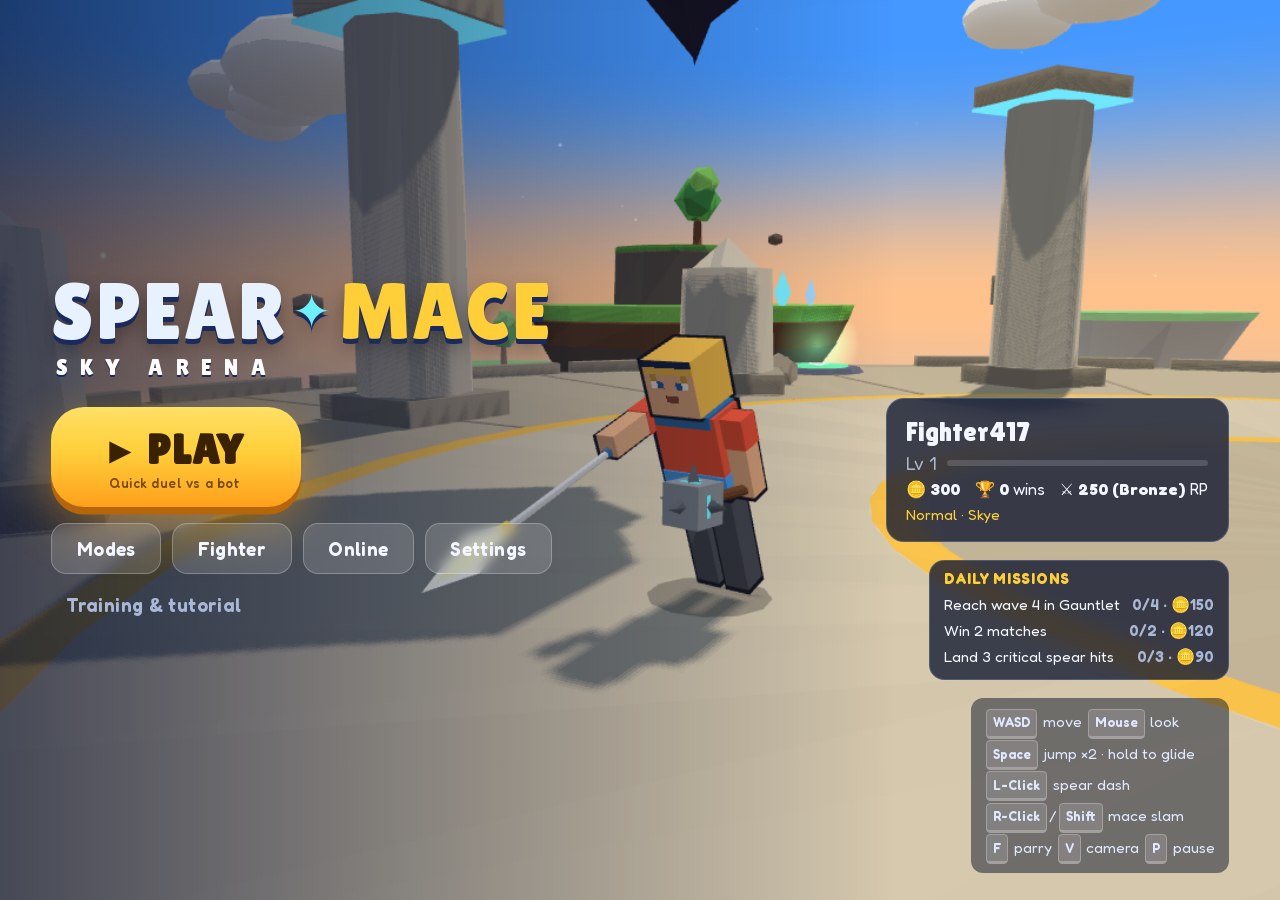
==== commit a759849d: "3D: separate volume sliders and an audio mixing pass - Settings: Master, Effects and Music volume (s" ====
--- a/3d/index.html
+++ b/3d/index.html
@@ -146,6 +146,9 @@
     <div class="set-list">
       <label class="set">Sound <input type="checkbox" id="set-sound"></label>
       <label class="set">Music <input type="checkbox" id="set-music"></label>
+      <label class="set">Master volume <input type="range" id="set-vol-master" min="0" max="1" step="0.05"><span id="set-vol-master-v"></span></label>
+      <label class="set">Effects volume <input type="range" id="set-vol-sfx" min="0" max="1" step="0.05"><span id="set-vol-sfx-v"></span></label>
+      <label class="set">Music volume <input type="range" id="set-vol-music" min="0" max="1" step="0.05"><span id="set-vol-music-v"></span></label>
       <label class="set">Mouse sensitivity <input type="range" id="set-sens" min="0.2" max="3" step="0.05"><span id="set-sens-v"></span></label>
       <label class="set">Field of view <input type="range" id="set-fov" min="70" max="110" step="1"><span id="set-fov-v"></span></label>
       <label class="set">Invert look up/down <input type="checkbox" id="set-invert"></label>
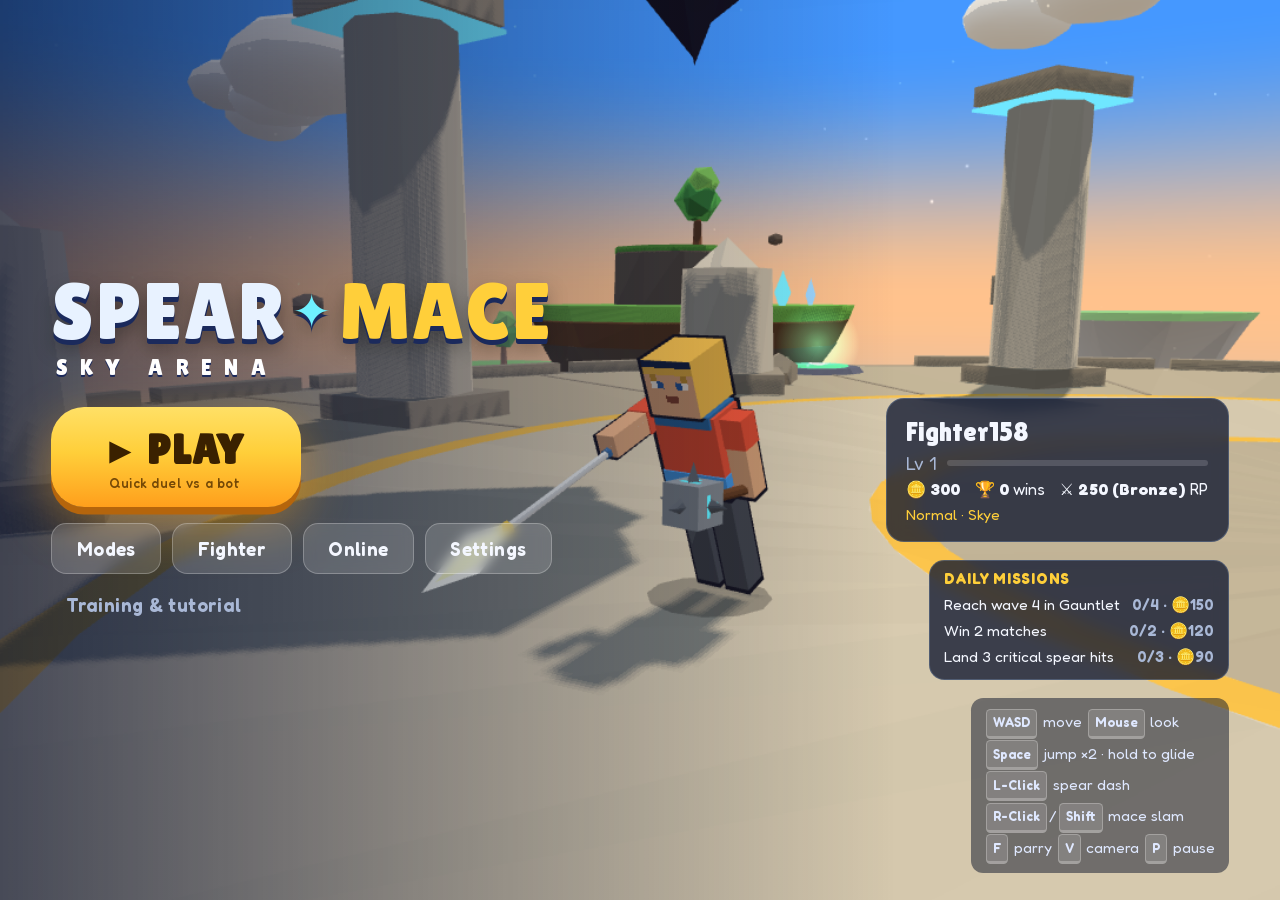
==== commit 4d6a76b6: "3D: 15 achievements with gold rewards; 50-match soak test passes Achievements (First Victory, Skyfal" ====
--- a/3d/index.html
+++ b/3d/index.html
@@ -136,6 +136,8 @@
         <p id="name-msg" class="desc"></p>
       </div>
     </div>
+    <h4>Achievements <span id="ach-count"></span></h4>
+    <div id="ach-list" class="ach-list"></div>
     <button class="btn btn-ghost panel-close">Back</button>
   </div>
 </div>
--- a/3d/style.css
+++ b/3d/style.css
@@ -84,6 +84,14 @@
 .mi.done { color: var(--green); }
 .mi b { color: var(--muted); font-weight: 600; }
 @media (max-height: 520px) { .menu-right .hint-keys { display: none; } }
+
+.ach-list { display: grid; grid-template-columns: repeat(3, 1fr); gap: 0.35em; text-align: left; }
+.ach-row { background: rgba(255,255,255,0.05); border-radius: 0.5em; padding: 0.35em 0.5em; font-size: 0.8em; opacity: 0.55; }
+.ach-row.got { opacity: 1; background: rgba(255, 207, 58, 0.12); }
+.ach-row b { display: block; }
+.ach-row span { color: var(--muted); }
+#res-rewards .ach { background: rgba(255, 207, 58, 0.18); }
+@media (max-width: 640px) { .ach-list { grid-template-columns: 1fr 1fr; } }
 
 /* ---------- panels ---------- */
 .panel { position: fixed; inset: 0; z-index: 30; display: flex; align-items: center; justify-content: center; background: rgba(8, 14, 34, 0.45); }
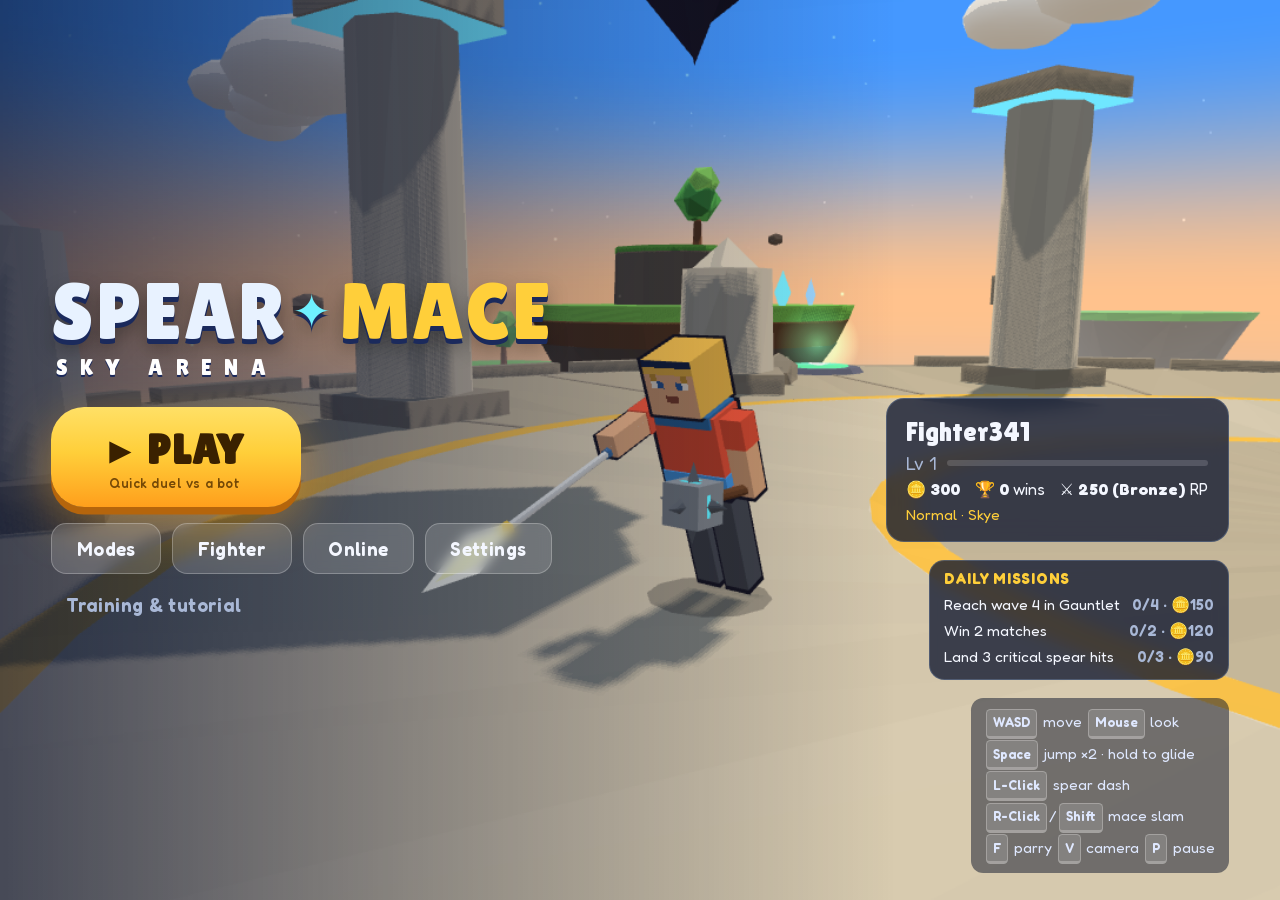
==== commit 1eb4e797: "3D: translations for 8 languages through one string table, with a language picker Co-Authored-By: Cl" ====
--- a/3d/index.html
+++ b/3d/index.html
@@ -43,29 +43,29 @@
   <div class="menu-left">
     <div class="logo"><span class="logo-a">SPEAR</span><span class="logo-dot">✦</span><span class="logo-b">MACE</span></div>
     <div class="logo-sub">SKY ARENA</div>
-    <button id="btn-play" class="btn btn-play"><span class="btn-icon">▶</span> PLAY<small>Quick duel vs a bot</small></button>
+    <button id="btn-play" class="btn btn-play"><span class="btn-icon">▶</span> <span data-i18n="menu.play">PLAY</span><small data-i18n="menu.playSub">Quick duel vs a bot</small></button>
     <div class="menu-row">
-      <button class="btn btn-sec" data-panel="modes">Modes</button>
-      <button class="btn btn-sec" data-panel="fighter">Fighter</button>
-      <button class="btn btn-sec online-only" data-panel="online">Online</button>
-      <button class="btn btn-sec" data-panel="settings">Settings</button>
-    </div>
-    <button id="btn-training" class="btn btn-ghost">Training &amp; tutorial</button>
+      <button class="btn btn-sec" data-panel="modes" data-i18n="menu.modes">Modes</button>
+      <button class="btn btn-sec" data-panel="fighter" data-i18n="menu.fighter">Fighter</button>
+      <button class="btn btn-sec online-only" data-panel="online" data-i18n="menu.online">Online</button>
+      <button class="btn btn-sec" data-panel="settings" data-i18n="menu.settings">Settings</button>
+    </div>
+    <button id="btn-training" class="btn btn-ghost" data-i18n="menu.training">Training &amp; tutorial</button>
   </div>
   <div class="menu-right">
     <div class="profile-card">
       <div class="pc-name" id="pc-name">Fighter</div>
       <div class="pc-line"><span id="pc-level">Lv 1</span><span class="pc-bar"><i id="pc-xp"></i></span></div>
-      <div class="pc-stats"><span>🪙 <b id="pc-gold">0</b></span><span>🏆 <b id="pc-wins">0</b> wins</span><span>⚔ <b id="pc-rp">0</b> RP</span></div>
+      <div class="pc-stats"><span>🪙 <b id="pc-gold">0</b></span><span>🏆 <span id="pc-wins"></span></span><span>⚔ <b id="pc-rp">0</b> RP</span></div>
       <div class="pc-class" id="pc-class">Normal</div>
     </div>
     <div class="missions-card" id="missions-card"></div>
     <div class="hint-keys">
-      <div><kbd>WASD</kbd> move <kbd>Mouse</kbd> look</div>
-      <div><kbd>Space</kbd> jump ×2 · hold to glide</div>
-      <div><kbd>L-Click</kbd> spear dash</div>
-      <div><kbd>R-Click</kbd>/<kbd>Shift</kbd> mace slam</div>
-      <div><kbd>F</kbd> parry <kbd>V</kbd> camera <kbd>P</kbd> pause</div>
+      <div data-i18n-keys="hint.menu1"></div>
+      <div data-i18n-keys="hint.menu2"></div>
+      <div data-i18n-keys="hint.menu3"></div>
+      <div data-i18n-keys="hint.menu4"></div>
+      <div data-i18n-keys="hint.menu5"></div>
     </div>
   </div>
 </div>
@@ -73,115 +73,116 @@
 <!-- ============ panels ============ -->
 <div id="panel-modes" class="panel hidden">
   <div class="panel-card">
-    <h2>Modes</h2>
+    <h2 data-i18n="menu.modes">Modes</h2>
     <div class="mode-grid">
       <div class="mode-card" data-mode="duel">
-        <h3>Duel</h3><p>1 vs 1. First to 3 knockouts.</p>
+        <h3 data-i18n="mode.duel">Duel</h3><p data-i18n="modeDesc.duel">1 vs 1. First to 3 knockouts.</p>
         <div class="seg" id="duel-level">
-          <button data-level="easy">Easy</button><button data-level="normal" class="on">Normal</button><button data-level="pro">Pro</button><button data-level="god">God</button>
-        </div>
-        <button class="btn btn-go" data-start="duel">Fight</button>
+          <button data-level="easy" data-i18n="bot.easy">Easy</button><button data-level="normal" class="on" data-i18n="bot.normal">Normal</button><button data-level="pro" data-i18n="bot.pro">Pro</button><button data-level="god" data-i18n="bot.god">God</button>
+        </div>
+        <button class="btn btn-go" data-start="duel" data-i18n="btn.fight">Fight</button>
       </div>
       <div class="mode-card" data-mode="brawl">
-        <h3>Brawl</h3><p>Free-for-all against 3 bots. First to 7 knockouts.</p>
+        <h3 data-i18n="mode.brawl">Brawl</h3><p data-i18n="modeDesc.brawl">Free-for-all against 3 bots. First to 7 knockouts.</p>
         <div class="seg" id="brawl-level">
-          <button data-level="easy">Easy</button><button data-level="normal" class="on">Normal</button><button data-level="pro">Pro</button>
-        </div>
-        <button class="btn btn-go" data-start="brawl">Fight</button>
+          <button data-level="easy" data-i18n="bot.easy">Easy</button><button data-level="normal" class="on" data-i18n="bot.normal">Normal</button><button data-level="pro" data-i18n="bot.pro">Pro</button>
+        </div>
+        <button class="btn btn-go" data-start="brawl" data-i18n="btn.fight">Fight</button>
       </div>
       <div class="mode-card" data-mode="hill">
-        <h3>King of the Hill</h3><p>Hold the glowing zone alone to score. First to 45 points against 3 bots.</p>
+        <h3 data-i18n="mode.hill">King of the Hill</h3><p data-i18n="modeDesc.hill">Hold the glowing zone alone to score. First to 45 points against 3 bots.</p>
         <div class="seg" id="hill-level">
-          <button data-level="easy">Easy</button><button data-level="normal" class="on">Normal</button><button data-level="pro">Pro</button>
-        </div>
-        <button class="btn btn-go" data-start="hill">Fight</button>
+          <button data-level="easy" data-i18n="bot.easy">Easy</button><button data-level="normal" class="on" data-i18n="bot.normal">Normal</button><button data-level="pro" data-i18n="bot.pro">Pro</button>
+        </div>
+        <button class="btn btn-go" data-start="hill" data-i18n="btn.fight">Fight</button>
       </div>
       <div class="mode-card" data-mode="stand">
-        <h3>Last Stand</h3><p>Everyone gets 2 lives. Be the last fighter standing against 3 bots.</p>
+        <h3 data-i18n="mode.stand">Last Stand</h3><p data-i18n="modeDesc.stand">Everyone gets 2 lives. Be the last fighter standing against 3 bots.</p>
         <div class="seg" id="stand-level">
-          <button data-level="easy">Easy</button><button data-level="normal" class="on">Normal</button><button data-level="pro">Pro</button>
-        </div>
-        <button class="btn btn-go" data-start="stand">Fight</button>
+          <button data-level="easy" data-i18n="bot.easy">Easy</button><button data-level="normal" class="on" data-i18n="bot.normal">Normal</button><button data-level="pro" data-i18n="bot.pro">Pro</button>
+        </div>
+        <button class="btn btn-go" data-start="stand" data-i18n="btn.fight">Fight</button>
       </div>
       <div class="mode-card" data-mode="gauntlet">
-        <h3>Gauntlet</h3><p>One life. Wave after wave of tougher bots. How far can you go?</p>
-        <div class="best">Best: <b id="gauntlet-best">0</b> waves</div>
-        <button class="btn btn-go" data-start="gauntlet">Start</button>
+        <h3 data-i18n="mode.gauntlet">Gauntlet</h3><p data-i18n="modeDesc.gauntlet">One life. Wave after wave of tougher bots. How far can you go?</p>
+        <div class="best" id="gauntlet-best"></div>
+        <button class="btn btn-go" data-start="gauntlet" data-i18n="btn.start">Start</button>
       </div>
       <div class="mode-card" data-mode="training">
-        <h3>Training</h3><p>A quick tutorial, then free practice on a dummy.</p>
-        <button class="btn btn-go" data-start="training">Practice</button>
-      </div>
-    </div>
-    <button class="btn btn-ghost panel-close">Back</button>
+        <h3 data-i18n="mode.training">Training</h3><p data-i18n="modeDesc.training">A quick tutorial, then free practice on a dummy.</p>
+        <button class="btn btn-go" data-start="training" data-i18n="btn.practice">Practice</button>
+      </div>
+    </div>
+    <button class="btn btn-ghost panel-close" data-i18n="btn.back">Back</button>
   </div>
 </div>
 
 <div id="panel-fighter" class="panel hidden">
   <div class="panel-card wide">
-    <h2>Fighter</h2>
+    <h2 data-i18n="menu.fighter">Fighter</h2>
     <div class="fighter-cols">
       <div>
-        <h4>Class</h4>
+        <h4 data-i18n="fighter.class">Class</h4>
         <div id="class-list" class="pick-list"></div>
         <p id="class-desc" class="desc"></p>
       </div>
       <div>
-        <h4>Look</h4>
+        <h4 data-i18n="fighter.look">Look</h4>
         <div id="skin-list" class="pick-list skins"></div>
-        <h4>Weapon glow</h4>
+        <h4 data-i18n="fighter.glow">Weapon glow</h4>
         <div id="glow-list" class="pick-list skins"></div>
-        <h4>Name</h4>
-        <div class="name-row"><input id="name-input" maxlength="16" autocomplete="off" spellcheck="false"><button id="name-save" class="btn btn-sec small">Save</button></div>
+        <h4 data-i18n="fighter.name">Name</h4>
+        <div class="name-row"><input id="name-input" maxlength="16" autocomplete="off" spellcheck="false"><button id="name-save" class="btn btn-sec small" data-i18n="btn.save">Save</button></div>
         <p id="name-msg" class="desc"></p>
       </div>
     </div>
-    <h4>Achievements <span id="ach-count"></span></h4>
+    <h4><span data-i18n="fighter.achievements">Achievements</span> <span id="ach-count"></span></h4>
     <div id="ach-list" class="ach-list"></div>
-    <button class="btn btn-ghost panel-close">Back</button>
+    <button class="btn btn-ghost panel-close" data-i18n="btn.back">Back</button>
   </div>
 </div>
 
 <div id="panel-settings" class="panel hidden">
   <div class="panel-card">
-    <h2>Settings</h2>
+    <h2 data-i18n="menu.settings">Settings</h2>
     <div class="set-list">
-      <label class="set">Sound <input type="checkbox" id="set-sound"></label>
-      <label class="set">Music <input type="checkbox" id="set-music"></label>
-      <label class="set">Master volume <input type="range" id="set-vol-master" min="0" max="1" step="0.05"><span id="set-vol-master-v"></span></label>
-      <label class="set">Effects volume <input type="range" id="set-vol-sfx" min="0" max="1" step="0.05"><span id="set-vol-sfx-v"></span></label>
-      <label class="set">Music volume <input type="range" id="set-vol-music" min="0" max="1" step="0.05"><span id="set-vol-music-v"></span></label>
-      <label class="set">Mouse sensitivity <input type="range" id="set-sens" min="0.2" max="3" step="0.05"><span id="set-sens-v"></span></label>
-      <label class="set">Field of view <input type="range" id="set-fov" min="70" max="110" step="1"><span id="set-fov-v"></span></label>
-      <label class="set">Invert look up/down <input type="checkbox" id="set-invert"></label>
-      <label class="set">Camera
-        <span class="seg" id="set-view"><button data-v="first">First person</button><button data-v="third">Third person</button></span></label>
-      <label class="set">Graphics
-        <span class="seg" id="set-quality"><button data-v="auto">Auto</button><button data-v="high">High</button><button data-v="medium">Medium</button><button data-v="low">Low</button></span></label>
-      <label class="set">Reduced motion (less shake and FOV kick) <input type="checkbox" id="set-reduced"></label>
+      <label class="set"><span class="set-name" data-i18n="set.language">Language</span> <select id="set-lang"></select></label>
+      <label class="set"><span class="set-name" data-i18n="set.sound">Sound</span> <input type="checkbox" id="set-sound"></label>
+      <label class="set"><span class="set-name" data-i18n="set.music">Music</span> <input type="checkbox" id="set-music"></label>
+      <label class="set"><span class="set-name" data-i18n="set.volMaster">Master volume</span> <input type="range" id="set-vol-master" min="0" max="1" step="0.05"><span id="set-vol-master-v"></span></label>
+      <label class="set"><span class="set-name" data-i18n="set.volSfx">Effects volume</span> <input type="range" id="set-vol-sfx" min="0" max="1" step="0.05"><span id="set-vol-sfx-v"></span></label>
+      <label class="set"><span class="set-name" data-i18n="set.volMusic">Music volume</span> <input type="range" id="set-vol-music" min="0" max="1" step="0.05"><span id="set-vol-music-v"></span></label>
+      <label class="set"><span class="set-name" data-i18n="set.sens">Mouse sensitivity</span> <input type="range" id="set-sens" min="0.2" max="3" step="0.05"><span id="set-sens-v"></span></label>
+      <label class="set"><span class="set-name" data-i18n="set.fov">Field of view</span> <input type="range" id="set-fov" min="70" max="110" step="1"><span id="set-fov-v"></span></label>
+      <label class="set"><span class="set-name" data-i18n="set.invert">Invert look up/down</span> <input type="checkbox" id="set-invert"></label>
+      <label class="set"><span class="set-name" data-i18n="set.camera">Camera</span>
+        <span class="seg" id="set-view"><button data-v="first" data-i18n="set.first">First person</button><button data-v="third" data-i18n="set.third">Third person</button></span></label>
+      <label class="set"><span class="set-name" data-i18n="set.graphics">Graphics</span>
+        <span class="seg" id="set-quality"><button data-v="auto" data-i18n="set.auto">Auto</button><button data-v="high" data-i18n="set.high">High</button><button data-v="medium" data-i18n="set.medium">Medium</button><button data-v="low" data-i18n="set.low">Low</button></span></label>
+      <label class="set"><span class="set-name" data-i18n="set.reduced">Reduced motion (less shake and FOV kick)</span> <input type="checkbox" id="set-reduced"></label>
       <p class="desc" id="quality-note"></p>
     </div>
-    <button class="btn btn-ghost panel-close">Back</button>
+    <button class="btn btn-ghost panel-close" data-i18n="btn.back">Back</button>
   </div>
 </div>
 
 <div id="panel-online" class="panel hidden">
   <div class="panel-card">
-    <h2>Play with friends</h2>
-    <p class="desc">Make a room and send the invite link, or type a friend's room code.</p>
+    <h2 data-i18n="online.title">Play with friends</h2>
+    <p class="desc" data-i18n="online.desc">Make a room and send the invite link, or type a friend's room code.</p>
     <div class="online-box">
-      <button id="btn-host" class="btn btn-go">Create room</button>
-      <div class="name-row"><input id="room-input" maxlength="8" placeholder="ROOM CODE" autocomplete="off" spellcheck="false"><button id="btn-join" class="btn btn-sec small">Join</button></div>
+      <button id="btn-host" class="btn btn-go" data-i18n="online.create">Create room</button>
+      <div class="name-row"><input id="room-input" maxlength="8" placeholder="ROOM CODE" data-i18n-placeholder="online.placeholder" autocomplete="off" spellcheck="false"><button id="btn-join" class="btn btn-sec small" data-i18n="online.join">Join</button></div>
       <div id="online-status" class="desc"></div>
       <div id="room-info" class="room-info hidden">
-        <div>Room code: <b id="room-code"></b></div>
-        <div class="name-row"><input id="room-link" readonly><button id="btn-copy" class="btn btn-sec small">Copy link</button></div>
+        <div><span data-i18n="online.roomCode">Room code:</span> <b id="room-code"></b></div>
+        <div class="name-row"><input id="room-link" readonly><button id="btn-copy" class="btn btn-sec small" data-i18n="online.copy">Copy link</button></div>
         <div id="room-players" class="desc"></div>
-        <span class="seg" id="room-mode"><button data-v="ko" class="on">Knockouts</button><button data-v="hill">King of the Hill</button></span>
-        <button id="btn-room-start" class="btn btn-go">Start match</button>
-      </div>
-    </div>
-    <button class="btn btn-ghost panel-close" id="online-back">Back</button>
+        <span class="seg" id="room-mode"><button data-v="ko" class="on" data-i18n="online.modeKo">Knockouts</button><button data-v="hill" data-i18n="mode.hill">King of the Hill</button></span>
+        <button id="btn-room-start" class="btn btn-go" data-i18n="online.startMatch">Start match</button>
+      </div>
+    </div>
+    <button class="btn btn-ghost panel-close" id="online-back" data-i18n="btn.back">Back</button>
   </div>
 </div>
 
@@ -190,9 +191,8 @@
   <div id="crosshair"><i></i><i></i><i></i><i></i></div>
   <div id="hitmarker"></div>
   <div id="dmgdir"><i></i></div>
-  <div id="slam-meter"><b id="slam-dmg">0</b><span>SLAM</span></div>
-  <div id="scorebar"></div>
-  <div id="timer"></div>
+  <div id="slam-meter"><b id="slam-dmg">0</b><span data-i18n="hud.slam">SLAM</span></div>
+  <div id="topbar"><div id="scorebar"></div><div id="timer"></div></div>
   <div id="killfeed"></div>
   <div id="banner"><div class="b-title"></div><div class="b-sub"></div></div>
   <div id="countdown"></div>
@@ -210,70 +210,70 @@
   </div>
   <div id="ctl-hints" class="hidden"></div>
   <div id="tutorial" class="hidden">
-    <div class="tu-top"><span id="tu-count"></span><button id="tu-skip" class="btn btn-ghost small">Skip tutorial</button></div>
+    <div class="tu-top"><span id="tu-count"></span><button id="tu-skip" class="btn btn-ghost small" data-i18n="tu.skip">Skip tutorial</button></div>
     <div class="tu-title" id="tu-title"></div>
     <div class="tu-keys" id="tu-keys"></div>
     <div class="tu-text" id="tu-text"></div>
   </div>
   <div id="tu-done" class="hidden">
-    <div class="tu-title">You're ready!</div>
-    <p>Keep practising here, or jump into a real fight.</p>
-    <button id="tu-play" class="btn btn-go">Quick Play</button>
-    <button id="tu-menu" class="btn btn-ghost small">Menu</button>
+    <div class="tu-title" data-i18n="tu.ready">You're ready!</div>
+    <p data-i18n="tu.keep">Keep practising here, or jump into a real fight.</p>
+    <button id="tu-play" class="btn btn-go" data-i18n="mode.quick">Quick Play</button>
+    <button id="tu-menu" class="btn btn-ghost small" data-i18n="btn.menu">Menu</button>
   </div>
   <div id="revive" class="hidden">
-    <div class="rv-title">Knocked out!</div>
-    <button id="btn-revive" class="btn btn-ad">▶ Revive with full health<small>Watch a short ad. Your knockout won't count.</small></button>
+    <div class="rv-title" data-i18n="rv.title">Knocked out!</div>
+    <button id="btn-revive" class="btn btn-ad">▶ <span data-i18n="rv.btn">Revive with full health</span><small data-i18n="rv.btnSub">Watch a short ad. Your knockout won't count.</small></button>
     <div class="rv-timer" id="rv-timer"></div>
   </div>
   <div id="scoreboard" class="hidden"></div>
-  <button id="btn-pause-touch" class="touch-only round-btn" aria-label="Pause">❚❚</button>
+  <button id="btn-pause-touch" class="touch-only round-btn" aria-label="Pause" data-i18n-aria="pause.title">❚❚</button>
 </div>
 
 <!-- ============ touch controls ============ -->
 <div id="touch" class="hidden">
   <div class="t-zone"></div>
   <div class="t-stick"><div class="t-knob"></div></div>
-  <button class="t-btn t-jump" data-act="jump">JUMP</button>
-  <button class="t-btn t-spear" data-act="spear">SPEAR</button>
-  <button class="t-btn t-mace" data-act="mace">MACE</button>
-  <button class="t-btn t-parry" data-act="parry">PARRY</button>
+  <button class="t-btn t-jump" data-act="jump" data-i18n="touch.jump">JUMP</button>
+  <button class="t-btn t-spear" data-act="spear" data-i18n="touch.spear">SPEAR</button>
+  <button class="t-btn t-mace" data-act="mace" data-i18n="touch.mace">MACE</button>
+  <button class="t-btn t-parry" data-act="parry" data-i18n="touch.parry">PARRY</button>
   <button class="t-btn t-view" data-act="view">👁</button>
-  <button class="t-btn t-size hidden" data-act="size" id="t-size">BIG</button>
+  <button class="t-btn t-size hidden" data-act="size" id="t-size" data-i18n="touch.big">BIG</button>
 </div>
 
 <!-- ============ pause ============ -->
 <div id="pause" class="panel hidden">
   <div class="panel-card">
-    <h2>Paused</h2>
-    <button id="btn-resume" class="btn btn-go">Resume</button>
-    <button class="btn btn-sec" data-panel="settings">Settings</button>
+    <h2 data-i18n="pause.title">Paused</h2>
+    <button id="btn-resume" class="btn btn-go" data-i18n="pause.resume">Resume</button>
+    <button class="btn btn-sec" data-panel="settings" data-i18n="menu.settings">Settings</button>
     <div class="hint-keys inline">
-      <div><kbd>L-Click</kbd> spear dash (aim where you look) · <kbd>R-Click</kbd>/<kbd>Shift</kbd> mace slam in the air, swing on the ground</div>
-      <div><kbd>Space</kbd> jump, again for a wind jump, hold to glide · <kbd>F</kbd> parry · <kbd>V</kbd> camera · <kbd>Tab</kbd> scores</div>
-    </div>
-    <button id="btn-quit" class="btn btn-ghost">Leave match</button>
+      <div data-i18n-keys="pause.hint1"></div>
+      <div data-i18n-keys="pause.hint2"></div>
+    </div>
+    <button id="btn-quit" class="btn btn-ghost" data-i18n="pause.leave">Leave match</button>
   </div>
 </div>
 
 <!-- ============ results ============ -->
 <div id="results" class="panel hidden">
   <div class="panel-card wide">
-    <h2 id="res-title">VICTORY</h2>
+    <h2 id="res-title"></h2>
     <div id="res-sub" class="desc"></div>
     <div id="res-table"></div>
     <div id="res-rewards"></div>
     <div class="res-buttons">
-      <button id="res-double" class="btn btn-ad hidden">▶ Double your gold<small>Watch a short ad</small></button>
-      <button id="res-revive" class="btn btn-ad hidden">▶ Revive and keep going<small>Watch a short ad: full health, same wave</small></button>
-      <button id="res-again" class="btn btn-go">Play again</button>
-      <button id="res-train" class="btn btn-sec hidden">Learn the moves (1 min)</button>
-      <button id="res-menu" class="btn btn-ghost">Menu</button>
-    </div>
-  </div>
-</div>
-
-<div id="click-to-play" class="hidden"><div>Click to keep playing</div></div>
+      <button id="res-double" class="btn btn-ad hidden">▶ <span data-i18n="res.double">Double your gold</span><small data-i18n="res.doubleSub">Watch a short ad</small></button>
+      <button id="res-revive" class="btn btn-ad hidden">▶ <span data-i18n="res.revive">Revive and keep going</span><small data-i18n="res.reviveSub">Watch a short ad: full health, same wave</small></button>
+      <button id="res-again" class="btn btn-go" data-i18n="res.again">Play again</button>
+      <button id="res-train" class="btn btn-sec hidden" data-i18n="res.learn">Learn the moves (1 min)</button>
+      <button id="res-menu" class="btn btn-ghost" data-i18n="btn.menu">Menu</button>
+    </div>
+  </div>
+</div>
+
+<div id="click-to-play" class="hidden"><div data-i18n="pause.clickToPlay">Click to keep playing</div></div>
 <div id="toast"></div>
 
 <script type="module" src="src/main.js"></script>
--- a/3d/style.css
+++ b/3d/style.css
@@ -8,6 +8,7 @@
   --cyan: #6ff0ff;
   --green: #6dffb0;
   --red: #ff5a4a;
+  --logo: 'Lilita One', 'Fredoka', system-ui, sans-serif;
   --title: 'Lilita One', 'Fredoka', system-ui, sans-serif;
   --text: 'Fredoka', system-ui, -apple-system, 'Segoe UI', sans-serif;
   --u: clamp(11px, min(1.55vw, 2.6vh), 18px);
@@ -22,12 +23,12 @@
   border: 1px solid rgba(255,255,255,0.25); border-bottom-width: 3px; font-family: var(--text); font-size: 0.85em; font-weight: 600; }
 
 /* ---------- logo ---------- */
-.logo { font-family: var(--title); font-size: calc(var(--u) * 4.4); line-height: 0.95; letter-spacing: 0.02em; white-space: nowrap;
+.logo { font-family: var(--logo); font-size: calc(var(--u) * 4.4); line-height: 0.95; letter-spacing: 0.02em; white-space: nowrap;
   text-shadow: 0 0.06em 0 #1b2a5c, 0 0.12em 0.25em rgba(0,0,0,0.35); }
 .logo-a { color: #e8f2ff; }
 .logo-b { color: var(--gold); }
 .logo-dot { color: var(--cyan); font-size: 0.6em; margin: 0 0.12em; vertical-align: 0.25em; }
-.logo-sub { font-family: var(--title); letter-spacing: 0.55em; color: #fff; font-size: calc(var(--u) * 1.25); margin: 0.2em 0 1.2em 0.2em;
+.logo-sub { font-family: var(--logo); letter-spacing: 0.55em; color: #fff; font-size: calc(var(--u) * 1.25); margin: 0.2em 0 1.2em 0.2em;
   text-shadow: 0 2px 0 #1b2a5c; }
 
 /* ---------- screens ---------- */
@@ -72,7 +73,7 @@
 .pc-line { display: flex; align-items: center; gap: 0.6em; margin: 0.3em 0; color: var(--muted); }
 .pc-bar { flex: 1; height: 6px; border-radius: 4px; background: rgba(255,255,255,0.15); overflow: hidden; }
 .pc-bar i { display: block; height: 100%; background: var(--cyan); }
-.pc-stats { display: flex; gap: 0.9em; font-size: 0.9em; }
+.pc-stats { display: flex; flex-wrap: wrap; gap: 0.1em 0.9em; font-size: 0.9em; }
 .pc-class { margin-top: 0.4em; font-size: 0.85em; color: var(--gold); }
 .hint-keys { background: rgba(10, 18, 40, 0.5); border-radius: 0.8em; padding: 0.6em 0.9em; font-size: 0.85em; line-height: 1.9; color: #dfe8ff; }
 .hint-keys.inline { margin: 0.8em 0; text-align: left; }
@@ -126,7 +127,9 @@
 .set { display: flex; align-items: center; justify-content: space-between; gap: 0.8em; background: rgba(255,255,255,0.05); border-radius: 0.6em; padding: 0.45em 0.7em; flex-wrap: wrap; }
 .set input[type=range] { flex: 1; max-width: 14em; accent-color: var(--gold); }
 .set input[type=checkbox] { width: 1.2em; height: 1.2em; accent-color: var(--gold); }
-.set span:not(.seg) { min-width: 2.5em; text-align: right; color: var(--muted); }
+.set span:not(.seg):not(.set-name) { min-width: 2.5em; text-align: right; color: var(--muted); }
+.set select { max-width: 60%; border-radius: 0.5em; border: 1px solid rgba(255,255,255,0.25); background: rgba(0,0,0,0.3); color: #fff; padding: 0.3em 0.5em; font-family: inherit; font-size: 1em; }
+.set select option { background: #16204a; color: #fff; }
 .online-box { display: flex; flex-direction: column; gap: 0.7em; }
 .room-info { display: flex; flex-direction: column; gap: 0.5em; background: rgba(255,255,255,0.06); padding: 0.7em; border-radius: 0.8em; }
 #room-code { font-family: var(--title); font-size: 1.5em; letter-spacing: 0.12em; color: var(--gold); }
@@ -156,21 +159,23 @@
 #slam-meter b { display: block; font-size: 1.7em; color: var(--gold); }
 #slam-meter span { font-size: 0.7em; letter-spacing: 0.2em; }
 #slam-meter.show { opacity: 1; }
-#scorebar { position: absolute; top: 10px; left: 50%; transform: translateX(-50%); display: flex; gap: 0.5em; }
+/* the score chips wrap onto a second row when they don't fit, and the timer stays right below them */
+#topbar { position: absolute; top: 10px; left: 50%; transform: translateX(-50%); width: max-content; max-width: 56vw; display: flex; flex-direction: column; align-items: center; gap: 0.2em; }
+#scorebar { display: flex; flex-wrap: wrap; justify-content: center; gap: 0.3em 0.5em; }
 .sc { display: flex; align-items: center; gap: 0.4em; padding: 0.25em 0.7em; border-radius: 0.6em; background: rgba(10, 18, 40, 0.6);
   border-bottom: 3px solid var(--c); font-weight: 600; }
 .sc b { font-family: var(--title); font-size: 1.35em; color: var(--c); }
 .sc.me { background: rgba(10, 18, 40, 0.85); }
 .sc .sc-n { max-width: 7em; overflow: hidden; text-overflow: ellipsis; white-space: nowrap; font-size: 0.85em; }
-#timer { position: absolute; top: calc(10px + 2.6em); left: 50%; transform: translateX(-50%); font-family: var(--title); font-size: 1.1em;
-  text-shadow: 0 2px 0 rgba(0,0,0,0.5); }
+.sc .sc-n.sc-msg { max-width: none; overflow: visible; white-space: normal; }
+#timer { font-family: var(--title); font-size: 1.1em; text-shadow: 0 2px 0 rgba(0,0,0,0.5); }
 #timer.urgent { color: var(--red); }
-#killfeed { position: absolute; top: 10px; right: 12px; display: flex; flex-direction: column; gap: 0.3em; align-items: flex-end; }
+#killfeed { position: absolute; top: 10px; right: 12px; max-width: 20vw; display: flex; flex-direction: column; gap: 0.3em; align-items: flex-end; text-align: right; }
 .kf { background: rgba(10, 18, 40, 0.65); padding: 0.25em 0.7em; border-radius: 0.5em; font-size: 0.9em; animation: kfin 0.25s ease-out; }
 .kf .kc { color: var(--gold); font-weight: 700; font-size: 0.8em; margin: 0 0.4em; }
 .kf.mine { border: 1px solid var(--gold); }
 @keyframes kfin { from { transform: translateX(30px); opacity: 0; } }
-#banner { position: absolute; top: 22%; left: 50%; transform: translateX(-50%); text-align: center; opacity: 0; transition: opacity 0.2s; white-space: nowrap; }
+#banner { position: absolute; top: 22%; left: 50%; transform: translateX(-50%); text-align: center; opacity: 0; transition: opacity 0.2s; width: max-content; max-width: 96vw; overflow-wrap: break-word; line-height: 1.1; }
 #banner.show { opacity: 1; animation: bannerIn 0.35s cubic-bezier(.2,1.6,.4,1); }
 #banner .b-title { font-family: var(--title); font-size: 3.2em; letter-spacing: 0.03em; text-shadow: 0 4px 0 rgba(0,0,0,0.45), 0 0 30px rgba(0,0,0,0.25); }
 #banner .b-sub { font-size: 1.2em; font-weight: 600; text-shadow: 0 2px 4px rgba(0,0,0,0.6); }
@@ -186,7 +191,7 @@
 .tag .tb { width: 4.2em; height: 0.42em; margin: 0.15em auto 0; background: rgba(0,0,0,0.5); border-radius: 0.3em; overflow: hidden; }
 .tag .tb i { display: block; height: 100%; background: var(--red); transition: width 0.15s; }
 #hpbox { position: absolute; left: 16px; bottom: 16px; width: min(22em, 40vw); }
-.hp-name { display: flex; justify-content: space-between; font-weight: 600; margin-bottom: 0.25em; text-shadow: 0 1px 3px rgba(0,0,0,0.7); }
+.hp-name { display: flex; flex-wrap: wrap; justify-content: space-between; column-gap: 0.5em; font-weight: 600; margin-bottom: 0.25em; text-shadow: 0 1px 3px rgba(0,0,0,0.7); }
 #hp-class { color: var(--gold); font-size: 0.85em; }
 .hp-bar { position: relative; height: 1.4em; background: rgba(10, 18, 40, 0.7); border-radius: 0.5em; overflow: hidden; border: 2px solid rgba(255,255,255,0.25); }
 .hp-bar i { position: absolute; left: 0; top: 0; bottom: 0; }
@@ -194,7 +199,7 @@
 #hp-fill.low { background: linear-gradient(180deg, #ff9b8d, #e63a2a); }
 #hp-ghost { background: #ffe9a6; z-index: 1; transition: width 0.6s ease-out 0.25s; }
 #hp-text { position: absolute; right: 0.5em; top: 50%; transform: translateY(-50%); z-index: 3; font-family: var(--title); text-shadow: 0 1px 2px rgba(0,0,0,0.6); }
-.status-row { display: flex; gap: 0.3em; margin-top: 0.3em; min-height: 1.3em; }
+.status-row { display: flex; flex-wrap: wrap; gap: 0.2em 0.3em; margin-top: 0.3em; min-height: 1.3em; }
 .status-row span { font-size: 0.75em; padding: 0.1em 0.5em; border-radius: 0.4em; background: rgba(0,0,0,0.45); font-weight: 600; }
 #abilities { position: absolute; bottom: 16px; left: 50%; transform: translateX(-50%); display: flex; gap: 0.5em; }
 .ab { position: relative; width: 3.4em; height: 3.4em; border-radius: 0.8em; background: rgba(10, 18, 40, 0.7); border: 2px solid rgba(255,255,255,0.3);
@@ -273,19 +278,26 @@
   background: rgba(255,255,255,0.08); display: none; pointer-events: none; }
 .t-knob { position: absolute; left: 35px; top: 35px; width: 50px; height: 50px; border-radius: 50%; background: rgba(255,255,255,0.45); }
 .t-btn { position: absolute; pointer-events: auto; touch-action: none; border-radius: 50%; border: 2px solid rgba(255,255,255,0.45);
-  background: rgba(10, 18, 40, 0.45); font-family: var(--title); font-size: 13px; letter-spacing: 0.04em; color: #fff; }
+  background: rgba(10, 18, 40, 0.45); font-family: var(--title); font-size: 13px; letter-spacing: 0.04em; color: #fff; padding: 0; line-height: 1; }
 .t-btn.down { background: rgba(255, 207, 58, 0.55); }
 .t-jump { right: 24px; bottom: 26px; width: 86px; height: 86px; font-size: 15px; }
 .t-spear { right: 122px; bottom: 40px; width: 70px; height: 70px; }
 .t-mace { right: 40px; bottom: 124px; width: 70px; height: 70px; }
 .t-parry { right: 128px; bottom: 124px; width: 58px; height: 58px; font-size: 11px; }
 .t-view { right: 24px; top: 132px; width: 44px; height: 44px; font-size: 18px; }
-.t-size { right: 24px; top: 184px; width: 44px; height: 44px; font-size: 13px; }
+.t-size { right: 24px; top: 184px; width: 44px; height: 44px; font-size: 10px; }
+:lang(en) .t-size { font-size: 13px; }
+/* the longest button words */
+:lang(pl) .t-spear, :lang(pl) .t-mace { font-size: 10px; }
+:lang(tr) .t-parry { font-size: 9.5px; letter-spacing: 0; width: 62px; height: 62px; }
 .touch-only { display: none; }
 body.touch .touch-only { display: block; }
 body.touch #abilities { transform: scale(0.8); transform-origin: bottom left; left: 10px; bottom: 10px; }
 body.touch #ctl-hints, body.touch .hint-keys { display: none; }
 body.touch #hpbox { bottom: auto; top: 64px; left: 10px; width: min(16em, 36vw); }
+/* touch: the health box sits top left, so the tutorial card goes beside it */
+body.touch #tutorial, body.touch #tu-done { left: calc(18px + min(16em, 36vw)); top: calc(10px + 3em); }
+@media (min-width: 641px) { body.touch #hpbox { width: min(14em, 21vw); } }
 
 /* small or short screens (800x450 and phones) */
 @media (max-height: 520px) {
@@ -296,11 +308,28 @@
   .panel-card { padding: 0.8em 1.1em; gap: 0.45em; }
 }
 @media (max-width: 640px) {
-  #killfeed { top: calc(10px + 4.6em); right: 8px; font-size: 0.85em; }
+  #topbar { max-width: 96vw; }
+  #killfeed { top: calc(10px + 10em); right: 8px; max-width: 60vw; font-size: 0.85em; }
   #scorebar { gap: 0.3em; font-size: 0.85em; }
+  /* tall phones: abilities on the right, hints above them, the tutorial card under the top bar */
+  #abilities { left: auto; right: 12px; transform: none; }
+  body.touch #abilities { right: auto; }
+  #ctl-hints { bottom: calc(16px + 11em); max-width: calc(100vw - 28px); }
+  #tutorial, #tu-done, body.touch #tutorial, body.touch #tu-done { left: 16px; top: 148px; width: calc(100vw - 88px); }
+  body.touch #hpbox { top: calc(10px + 6em); }
   #menu { flex-direction: column; align-items: stretch; justify-content: space-between; }
   .menu-right { align-self: stretch; align-items: stretch; }
   .mode-grid, .fighter-cols { grid-template-columns: 1fr; }
 }
+/* The bundled fonts have no Cyrillic, and lack most Polish and Turkish letters (ą ę ś ż ğ ş İ ...). In a title
+   those would show one letter at a time in another font, so these languages use the system font for titles, heavier
+   to look like one. Body text keeps Fredoka, with the browser filling in the missing letters. */
+:lang(ru), :lang(pl), :lang(tr) { --title: system-ui, -apple-system, 'Segoe UI', Roboto, Arial, sans-serif; }
+:lang(ru) .btn-play, :lang(ru) #slam-meter, :lang(ru) #timer, :lang(ru) #banner .b-title, :lang(ru) #banner.small .b-sub, :lang(ru) #countdown,
+:lang(ru) .tu-title, :lang(ru) .rv-title, :lang(ru) .highlight, :lang(ru) .fx-text, :lang(ru) #click-to-play, :lang(ru) .t-btn, :lang(ru) .pc-name,
+:lang(pl) .btn-play, :lang(pl) #slam-meter, :lang(pl) #timer, :lang(pl) #banner .b-title, :lang(pl) #banner.small .b-sub, :lang(pl) #countdown,
+:lang(pl) .tu-title, :lang(pl) .rv-title, :lang(pl) .highlight, :lang(pl) .fx-text, :lang(pl) #click-to-play, :lang(pl) .t-btn, :lang(pl) .pc-name,
+:lang(tr) .btn-play, :lang(tr) #slam-meter, :lang(tr) #timer, :lang(tr) #banner .b-title, :lang(tr) #banner.small .b-sub, :lang(tr) #countdown,
+:lang(tr) .tu-title, :lang(tr) .rv-title, :lang(tr) .highlight, :lang(tr) .fx-text, :lang(tr) #click-to-play, :lang(tr) .t-btn, :lang(tr) .pc-name { font-weight: 800; }
 /* CrazyGames: no account links */
 .on-crazygames .cg-hide { display: none !important; }
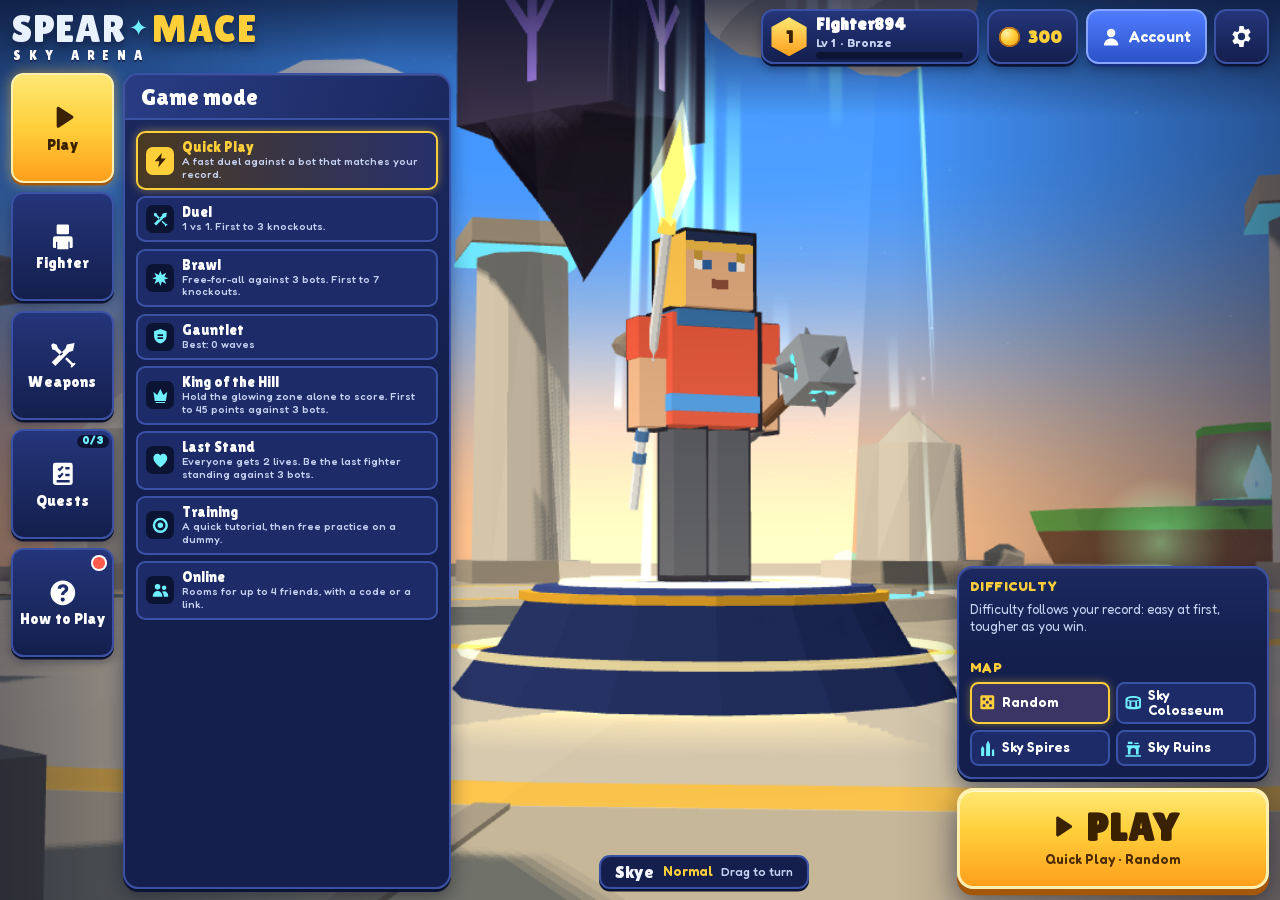
==== commit c95dc11e: "3D: the title screen is now a lobby: tabs, a podium, cosmetics, quests and a guide Co-Authored-By: C" ====
--- a/3d/index.html
+++ b/3d/index.html
@@ -38,106 +38,147 @@
   <div class="loadbar"><i></i></div>
 </div>
 
-<!-- ============ main menu ============ -->
-<div id="menu" class="screen hidden">
-  <div class="menu-left">
-    <div class="logo"><span class="logo-a">SPEAR</span><span class="logo-dot">✦</span><span class="logo-b">MACE</span></div>
-    <div class="logo-sub">SKY ARENA</div>
-    <button id="btn-play" class="btn btn-play"><span class="btn-icon">▶</span> <span data-i18n="menu.play">PLAY</span><small data-i18n="menu.playSub">Quick duel vs a bot</small></button>
-    <div class="menu-row">
-      <button class="btn btn-sec" data-panel="modes" data-i18n="menu.modes">Modes</button>
-      <button class="btn btn-sec" data-panel="fighter" data-i18n="menu.fighter">Fighter</button>
-      <button class="btn btn-sec online-only" data-panel="online" data-i18n="menu.online">Online</button>
-      <button class="btn btn-sec" data-panel="settings" data-i18n="menu.settings">Settings</button>
-    </div>
-    <button id="btn-training" class="btn btn-ghost" data-i18n="menu.training">Training &amp; tutorial</button>
-  </div>
-  <div class="menu-right">
-    <div class="profile-card">
-      <div class="pc-name" id="pc-name">Fighter</div>
-      <div class="pc-line"><span id="pc-level">Lv 1</span><span class="pc-bar"><i id="pc-xp"></i></span></div>
-      <div class="pc-stats"><span>🪙 <b id="pc-gold">0</b></span><span>🏆 <span id="pc-wins"></span></span><span>⚔ <b id="pc-rp">0</b> RP</span></div>
-      <div class="pc-class" id="pc-class">Normal</div>
-    </div>
-    <div class="missions-card" id="missions-card"></div>
-    <div class="hint-keys">
-      <div data-i18n-keys="hint.menu1"></div>
-      <div data-i18n-keys="hint.menu2"></div>
-      <div data-i18n-keys="hint.menu3"></div>
-      <div data-i18n-keys="hint.menu4"></div>
-      <div data-i18n-keys="hint.menu5"></div>
-    </div>
-  </div>
-</div>
-
-<!-- ============ panels ============ -->
-<div id="panel-modes" class="panel hidden">
-  <div class="panel-card">
-    <h2 data-i18n="menu.modes">Modes</h2>
-    <div class="mode-grid">
-      <div class="mode-card" data-mode="duel">
-        <h3 data-i18n="mode.duel">Duel</h3><p data-i18n="modeDesc.duel">1 vs 1. First to 3 knockouts.</p>
-        <div class="seg" id="duel-level">
-          <button data-level="easy" data-i18n="bot.easy">Easy</button><button data-level="normal" class="on" data-i18n="bot.normal">Normal</button><button data-level="pro" data-i18n="bot.pro">Pro</button><button data-level="god" data-i18n="bot.god">God</button>
-        </div>
-        <button class="btn btn-go" data-start="duel" data-i18n="btn.fight">Fight</button>
-      </div>
-      <div class="mode-card" data-mode="brawl">
-        <h3 data-i18n="mode.brawl">Brawl</h3><p data-i18n="modeDesc.brawl">Free-for-all against 3 bots. First to 7 knockouts.</p>
-        <div class="seg" id="brawl-level">
-          <button data-level="easy" data-i18n="bot.easy">Easy</button><button data-level="normal" class="on" data-i18n="bot.normal">Normal</button><button data-level="pro" data-i18n="bot.pro">Pro</button>
-        </div>
-        <button class="btn btn-go" data-start="brawl" data-i18n="btn.fight">Fight</button>
-      </div>
-      <div class="mode-card" data-mode="hill">
-        <h3 data-i18n="mode.hill">King of the Hill</h3><p data-i18n="modeDesc.hill">Hold the glowing zone alone to score. First to 45 points against 3 bots.</p>
-        <div class="seg" id="hill-level">
-          <button data-level="easy" data-i18n="bot.easy">Easy</button><button data-level="normal" class="on" data-i18n="bot.normal">Normal</button><button data-level="pro" data-i18n="bot.pro">Pro</button>
-        </div>
-        <button class="btn btn-go" data-start="hill" data-i18n="btn.fight">Fight</button>
-      </div>
-      <div class="mode-card" data-mode="stand">
-        <h3 data-i18n="mode.stand">Last Stand</h3><p data-i18n="modeDesc.stand">Everyone gets 2 lives. Be the last fighter standing against 3 bots.</p>
-        <div class="seg" id="stand-level">
-          <button data-level="easy" data-i18n="bot.easy">Easy</button><button data-level="normal" class="on" data-i18n="bot.normal">Normal</button><button data-level="pro" data-i18n="bot.pro">Pro</button>
-        </div>
-        <button class="btn btn-go" data-start="stand" data-i18n="btn.fight">Fight</button>
-      </div>
-      <div class="mode-card" data-mode="gauntlet">
-        <h3 data-i18n="mode.gauntlet">Gauntlet</h3><p data-i18n="modeDesc.gauntlet">One life. Wave after wave of tougher bots. How far can you go?</p>
-        <div class="best" id="gauntlet-best"></div>
-        <button class="btn btn-go" data-start="gauntlet" data-i18n="btn.start">Start</button>
-      </div>
-      <div class="mode-card" data-mode="training">
-        <h3 data-i18n="mode.training">Training</h3><p data-i18n="modeDesc.training">A quick tutorial, then free practice on a dummy.</p>
-        <button class="btn btn-go" data-start="training" data-i18n="btn.practice">Practice</button>
-      </div>
-    </div>
-    <button class="btn btn-ghost panel-close" data-i18n="btn.back">Back</button>
-  </div>
-</div>
-
-<div id="panel-fighter" class="panel hidden">
-  <div class="panel-card wide">
-    <h2 data-i18n="menu.fighter">Fighter</h2>
-    <div class="fighter-cols">
-      <div>
-        <h4 data-i18n="fighter.class">Class</h4>
-        <div id="class-list" class="pick-list"></div>
-        <p id="class-desc" class="desc"></p>
-      </div>
-      <div>
-        <h4 data-i18n="fighter.look">Look</h4>
-        <div id="skin-list" class="pick-list skins"></div>
-        <h4 data-i18n="fighter.glow">Weapon glow</h4>
-        <div id="glow-list" class="pick-list skins"></div>
-        <h4 data-i18n="fighter.name">Name</h4>
+<!-- ============ icons ============ -->
+<svg class="icon-defs" aria-hidden="true" style="position:absolute;width:0;height:0">
+  <symbol id="i-play" viewBox="0 0 24 24"><path d="M7 4.2c0-1 1.1-1.6 2-1l11 7.2c.8.5.8 1.7 0 2.2L9 19.8c-.9.6-2 0-2-1z"/></symbol>
+  <symbol id="i-fighter" viewBox="0 0 24 24"><path d="M8 2h8a1 1 0 0 1 1 1v6a1 1 0 0 1-1 1H8a1 1 0 0 1-1-1V3a1 1 0 0 1 1-1zM6 11.5h12a2 2 0 0 1 2 2V20a1 1 0 0 1-1 1h-1.5v-5h-1v6h-9v-6h-1v5H5a1 1 0 0 1-1-1v-6.5a2 2 0 0 1 2-2z"/></symbol>
+  <symbol id="i-weapons" viewBox="0 0 24 24"><path d="M21.5 2.5l-6.200 1.200-1.100 3.200L3 18.100 5.9 21 17.100 9.800l3.200-1.100zM2.600 4.100l1.5-1.5 3 1.200.9 2.600 4.300 4.300-2 2-4.300-4.300-2.600-.9zM15.300 13.9l4.9 4.9 1.300-.4.9.9-3.200 3.200-.9-.9.400-1.300-4.9-4.9z"/></symbol>
+  <symbol id="i-quests" viewBox="0 0 24 24"><path d="M6 3h12a2 2 0 0 1 2 2v14a2 2 0 0 1-2 2H6a2 2 0 0 1-2-2V5a2 2 0 0 1 2-2zm1.700 5.300l1.800 1.9 3.200-3.5-1.300-1.200-1.9 2.100-.5-.6zM14 8.5h3.5v-2H14zM7.700 13.800l1.800 1.9 3.200-3.5-1.300-1.200-1.9 2.100-.5-.6zM14 14h3.5v-2H14zM7 17v2h10.5v-2z" fill-rule="evenodd"/></symbol>
+  <symbol id="i-howto" viewBox="0 0 24 24"><path d="M12 2a10 10 0 1 1 0 20 10 10 0 0 1 0-20zm-.1 13.800a1.700 1.700 0 1 0 0 3.400 1.700 1.700 0 0 0 0-3.400zM12.200 5c-2.400 0-4.200 1.200-4.5 3.5l2.700.5c.2-1 .8-1.600 1.700-1.600 1 0 1.5.6 1.5 1.300 0 .8-.5 1.200-1.300 1.800-1.200.8-1.800 1.700-1.700 3.300h2.600c0-.8.300-1.200 1.100-1.800 1.200-.9 2.100-1.800 2.100-3.5C16.400 6.300 14.700 5 12.200 5z" fill-rule="evenodd"/></symbol>
+  <symbol id="i-gear" viewBox="0 0 24 24"><path d="M10 2h4l.6 2.700c.6.200 1.100.5 1.600.8l2.600-.9 2 3.400-2.100 1.9a7 7 0 0 1 0 1.9l2.100 1.9-2 3.400-2.600-.9c-.5.3-1 .6-1.600.8L14 22h-4l-.6-2.700c-.6-.2-1.100-.5-1.600-.8l-2.600.9-2-3.400 2.100-1.9a7 7 0 0 1 0-1.9L3.200 10.300l2-3.400 2.600.9c.5-.3 1-.6 1.600-.8zm2 6.5a3.5 3.5 0 1 0 0 7 3.5 3.5 0 0 0 0-7z" fill-rule="evenodd"/></symbol>
+  <symbol id="i-account" viewBox="0 0 24 24"><path d="M12 2a5 5 0 1 1 0 10 5 5 0 0 1 0-10zM3.5 21c.3-4.700 4-7.5 8.5-7.5s8.200 2.800 8.5 7.5a1 1 0 0 1-1 1h-15a1 1 0 0 1-1-1z"/></symbol>
+  <symbol id="i-lock" viewBox="0 0 24 24"><path d="M12 2a5.5 5.5 0 0 1 5.5 5.5V10h.5a2 2 0 0 1 2 2v8a2 2 0 0 1-2 2H6a2 2 0 0 1-2-2v-8a2 2 0 0 1 2-2h.5V7.5A5.5 5.5 0 0 1 12 2zm0 2.700a2.800 2.800 0 0 0-2.800 2.800V10h5.600V7.5A2.800 2.800 0 0 0 12 4.700z" fill-rule="evenodd"/></symbol>
+  <symbol id="i-check" viewBox="0 0 24 24"><path d="M9.5 19.5L2.800 12.800l2.700-2.700 4 4 9-9.5 2.700 2.600z"/></symbol>
+  <symbol id="i-quick" viewBox="0 0 24 24"><path d="M14 1.5L4 13.5h6.5L9 22.5l11-13h-6.800z"/></symbol>
+  <symbol id="i-duel" viewBox="0 0 24 24"><path d="M21.5 2.5l-6.200 1.200-1.100 3.200L3 18.100 5.9 21 17.100 9.800l3.200-1.100zM2.600 4.100l1.5-1.5 3 1.200.9 2.600 4.300 4.300-2 2-4.300-4.300-2.600-.9zM15.300 13.9l4.9 4.9 1.300-.4.9.9-3.200 3.200-.9-.9.400-1.300-4.9-4.9z"/></symbol>
+  <symbol id="i-brawl" viewBox="0 0 24 24"><path d="M12 1l2.300 6.300L20.5 4l-2.600 6.200L24 12l-6.100 1.800 2.600 6.200-6.200-3.300L12 23l-2.300-6.300L3.5 20l2.600-6.200L0 12l6.100-1.800L3.5 4l6.200 3.300z"/></symbol>
+  <symbol id="i-hill" viewBox="0 0 24 24"><path d="M2 7l5.5 4.5L12 3l4.5 8.5L22 7l-2 13H4zM5.200 21.5h13.600V23H5.200z"/></symbol>
+  <symbol id="i-stand" viewBox="0 0 24 24"><path d="M12 22S2 15.5 2 8.5C2 5 4.700 2.5 7.700 2.5c1.800 0 3.400.9 4.300 2.400.9-1.5 2.5-2.400 4.300-2.400 3 0 5.700 2.5 5.700 6C22 15.5 12 22 12 22z"/></symbol>
+  <symbol id="i-gauntlet" viewBox="0 0 24 24"><path d="M12 1.5l9 3.300v6.700c0 5.400-3.700 9.300-9 11-5.300-1.700-9-5.600-9-11V4.800zM8 9v2.5h8V9zm0 4.5V16h8v-2.5z" fill-rule="evenodd"/></symbol>
+  <symbol id="i-training" viewBox="0 0 24 24"><path d="M12 1a11 11 0 1 1 0 22 11 11 0 0 1 0-22zm0 3.5a7.5 7.5 0 1 0 0 15 7.5 7.5 0 0 0 0-15zm0 3.5a4 4 0 1 1 0 8 4 4 0 0 1 0-8z" fill-rule="evenodd"/></symbol>
+  <symbol id="i-online" viewBox="0 0 24 24"><path d="M8 3a4 4 0 1 1 0 8 4 4 0 0 1 0-8zm9.5 2a3.200 3.200 0 1 1 0 6.400 3.200 3.200 0 0 1 0-6.400zM1 20.5C1.300 16 4.200 13 8 13s6.700 3 7 7.5a.9.9 0 0 1-.9.9H1.9a.9.9 0 0 1-.9-.9zM16.800 21.400c.2-.3.300-.6.200-1-.2-2.600-1.200-4.800-2.700-6.300.9-.5 2-.8 3.200-.8 3.300 0 5.700 2.600 6 6.5 0 .9-.5 1.600-1.200 1.600z"/></symbol>
+  <symbol id="i-random" viewBox="0 0 24 24"><path d="M5 3h14a2 2 0 0 1 2 2v14a2 2 0 0 1-2 2H5a2 2 0 0 1-2-2V5a2 2 0 0 1 2-2zm2.800 2.800a2 2 0 1 0 0 4 2 2 0 0 0 0-4zm8.400 0a2 2 0 1 0 0 4 2 2 0 0 0 0-4zM12 10a2 2 0 1 0 0 4 2 2 0 0 0 0-4zm-4.200 4.200a2 2 0 1 0 0 4 2 2 0 0 0 0-4zm8.400 0a2 2 0 1 0 0 4 2 2 0 0 0 0-4z" fill-rule="evenodd"/></symbol>
+  <symbol id="i-colosseum" viewBox="0 0 24 24"><path d="M2 8c0-2.2 4.5-4 10-4s10 1.8 10 4v10c0 2.2-4.5 3-10 3S2 20.2 2 18zm2.5 2.200V17l2.5.5v-6.800zm5 1v7l5 0v-7zm7.5-.500v6.800l2.5-.5v-7.300zM12 6C8 6 5 7 4.5 8c.5 1 3.5 1.8 7.5 1.8S19 9 19.5 8c-.5-1-3.5-2-7.5-2z" fill-rule="evenodd"/></symbol>
+  <symbol id="i-spires" viewBox="0 0 24 24"><path d="M4 22V12l2-3 2 3v10zm6.5 0V7L13 2l2.5 5v15zM18 22v-7l1.5-2.5L21 15v7z"/></symbol>
+  <symbol id="i-ruins" viewBox="0 0 24 24"><path d="M2 21h20v2H2zM3.5 8h17v3H19v9h-3.5v-5a3.5 3.5 0 0 0-7 0v5H5v-9H3.5zM5 3.5h6v3H5zM13.5 5H19v1.5h-5.5z"/></symbol>
+</svg>
+
+<!-- ============ lobby ============ -->
+<div id="menu" class="screen hidden" data-tab="play">
+  <header id="lobby-top">
+    <div class="lobby-logo"><div class="logo"><span class="logo-a">SPEAR</span><span class="logo-dot">✦</span><span class="logo-b">MACE</span></div><div class="logo-sub">SKY ARENA</div></div>
+    <div class="top-chips">
+      <button id="player-chip" class="chip chip-player">
+        <span class="lv-badge"><b id="pc-level-n">1</b></span>
+        <span class="pc-text">
+          <span class="pc-name" id="pc-name">Fighter</span>
+          <span class="pc-line"><span id="pc-level">Lv 1</span><span class="pc-sep">·</span><span id="pc-tier">Bronze</span></span>
+          <span class="pc-bar"><i id="pc-xp"></i></span>
+        </span>
+      </button>
+      <div class="chip chip-gold"><i class="coin"></i><b id="pc-gold">0</b></div>
+      <button id="btn-account" class="chip chip-btn"><svg class="ico"><use href="#i-account"/></svg><span id="account-label">Log in</span></button>
+      <button id="btn-settings" class="chip chip-btn chip-icon" data-panel="settings" aria-label="Settings" data-i18n-aria="menu.settings"><svg class="ico"><use href="#i-gear"/></svg></button>
+    </div>
+  </header>
+
+  <nav id="lobby-nav" role="tablist">
+    <button class="nav-tab" role="tab" data-tab="play"><svg class="ico"><use href="#i-play"/></svg><span data-i18n="nav.play">Play</span></button>
+    <button class="nav-tab" role="tab" data-tab="fighter"><svg class="ico"><use href="#i-fighter"/></svg><span data-i18n="menu.fighter">Fighter</span></button>
+    <button class="nav-tab" role="tab" data-tab="weapons"><svg class="ico"><use href="#i-weapons"/></svg><span data-i18n="nav.weapons">Weapons</span></button>
+    <button class="nav-tab" role="tab" data-tab="quests"><svg class="ico"><use href="#i-quests"/></svg><span data-i18n="nav.quests">Quests</span><em class="nav-badge" id="quest-badge"></em></button>
+    <button class="nav-tab" role="tab" data-tab="howto"><svg class="ico"><use href="#i-howto"/></svg><span data-i18n="nav.howto">How to Play</span><em class="nav-dot hidden" id="howto-dot"></em></button>
+  </nav>
+
+  <main id="lobby-panel" class="card">
+    <section class="tab-pane" id="tab-play">
+      <h2 class="pane-title" data-i18n="lobby.modes">Game mode</h2>
+      <div class="pane-scroll"><div id="mode-list" class="mode-list"></div></div>
+    </section>
+
+    <section class="tab-pane hidden" id="tab-fighter">
+      <h2 class="pane-title" data-i18n="menu.fighter">Fighter</h2>
+      <div class="pane-scroll">
+        <h3 class="sec-title" data-i18n="fighter.name">Name</h3>
         <div class="name-row"><input id="name-input" maxlength="16" autocomplete="off" spellcheck="false"><button id="name-save" class="btn btn-sec small" data-i18n="btn.save">Save</button></div>
         <p id="name-msg" class="desc"></p>
-      </div>
-    </div>
-    <h4><span data-i18n="fighter.achievements">Achievements</span> <span id="ach-count"></span></h4>
-    <div id="ach-list" class="ach-list"></div>
+        <h3 class="sec-title" data-i18n="fighter.look">Look</h3>
+        <div id="skin-list" class="tile-grid"></div>
+        <h3 class="sec-title" data-i18n="fighter.class">Class</h3>
+        <div id="class-list" class="tile-grid"></div>
+        <p id="class-desc" class="desc"></p>
+      </div>
+      <div class="buy-bar hidden" id="buy-fighter"></div>
+    </section>
+
+    <section class="tab-pane hidden" id="tab-weapons">
+      <h2 class="pane-title" data-i18n="nav.weapons">Weapons</h2>
+      <div class="pane-scroll">
+        <p class="desc" data-i18n="weapons.intro">Tap a style to try it on. Your spear and mace share it.</p>
+        <h3 class="sec-title" data-i18n="weapons.skin">Weapon skin</h3>
+        <div id="wskin-list" class="tile-grid"></div>
+        <h3 class="sec-title" data-i18n="weapons.glow">Glow</h3>
+        <div id="glow-list" class="tile-grid"></div>
+        <h3 class="sec-title" data-i18n="weapons.trail">Trail</h3>
+        <div id="trail-list" class="tile-grid"></div>
+      </div>
+      <div class="buy-bar hidden" id="buy-weapons"></div>
+    </section>
+
+    <section class="tab-pane hidden" id="tab-quests">
+      <h2 class="pane-title" data-i18n="nav.quests">Quests</h2>
+      <div class="pane-scroll">
+        <div class="sec-row"><h3 class="sec-title" data-i18n="missions.title">DAILY MISSIONS</h3><span class="sec-note" id="quest-reset"></span></div>
+        <div id="mission-list" class="quest-list"></div>
+        <div class="sec-row"><h3 class="sec-title" data-i18n="fighter.achievements">Achievements</h3><span class="sec-note" id="ach-count"></span></div>
+        <div id="ach-list" class="quest-list"></div>
+      </div>
+    </section>
+
+    <section class="tab-pane hidden" id="tab-howto">
+      <h2 class="pane-title" data-i18n="nav.howto">How to Play</h2>
+      <div class="pane-scroll">
+        <div class="howto-goal">
+          <p data-i18n="howto.goal">Knock your rivals into the void or beat them down. Each mode's goal shows when the match starts.</p>
+          <button id="btn-tutorial" class="btn btn-go"><span data-i18n="howto.tutorial">Start the tutorial</span><small data-i18n="howto.tutorialSub">7 steps, about a minute</small></button>
+        </div>
+        <h3 class="sec-title" data-i18n="howto.controls">Controls</h3>
+        <div class="seg seg-full" id="howto-input">
+          <button data-input="keys" data-i18n="input.keys">Keyboard &amp; mouse</button><button data-input="pad" data-i18n="input.pad">Gamepad</button><button data-input="touch" data-i18n="input.touch">Touch</button>
+        </div>
+        <div id="control-list" class="control-list"></div>
+        <h3 class="sec-title" data-i18n="howto.moves">Key moves</h3>
+        <div id="move-list" class="move-list"></div>
+      </div>
+    </section>
+  </main>
+
+  <div id="stage" aria-label="Drag to turn" data-i18n-aria="lobby.drag">
+    <div id="stage-frame"></div>
+    <div id="stage-plate"><b id="plate-name"></b><span id="plate-sub"></span><span class="plate-hint" id="plate-hint" data-i18n="lobby.drag">Drag to turn</span></div>
+  </div>
+
+  <aside id="lobby-dock">
+    <div id="play-options" class="card">
+      <div id="level-row">
+        <h3 class="sec-title" data-i18n="lobby.difficulty">Difficulty</h3>
+        <div class="seg seg-full" id="level-seg"></div>
+        <p class="desc" id="level-note" data-i18n="lobby.auto">Difficulty follows your record: easy at first, tougher as you win.</p>
+      </div>
+      <div id="map-row">
+        <h3 class="sec-title" data-i18n="lobby.map">Map</h3>
+        <div id="map-list" class="map-list"></div>
+      </div>
+    </div>
+    <button id="btn-play" class="btn btn-play"><span class="play-main"><svg class="ico"><use href="#i-play"/></svg><span data-i18n="menu.play">PLAY</span></span><small id="play-sub"></small></button>
+  </aside>
+</div>
+
+<!-- ============ panels over the lobby ============ -->
+<div id="panel-account" class="panel hidden">
+  <div class="panel-card">
+    <h2 data-i18n="acct.account">Account</h2>
+    <div id="account-box" class="account-box"></div>
     <button class="btn btn-ghost panel-close" data-i18n="btn.back">Back</button>
   </div>
 </div>
--- a/3d/style.css
+++ b/3d/style.css
@@ -1,8 +1,8 @@
 :root {
   --ink: #f4f7ff;
   --muted: #a9b8d6;
-  --panel: rgba(16, 24, 48, 0.78);
-  --panel-edge: rgba(160, 200, 255, 0.22);
+  --panel: #141f4d;
+  --panel-edge: #33478f;
   --gold: #ffcf3a;
   --gold-2: #ff9f1c;
   --cyan: #6ff0ff;
@@ -12,6 +12,13 @@
   --title: 'Lilita One', 'Fredoka', system-ui, sans-serif;
   --text: 'Fredoka', system-ui, -apple-system, 'Segoe UI', sans-serif;
   --u: clamp(11px, min(1.55vw, 2.6vh), 18px);
+  --lu: clamp(11px, min(1.22vw, 2.16vh), 25px); /* the lobby's text size */
+  --navy-900: #0c1433;
+  --navy-800: #141f4d;
+  --navy-700: #1d2c68;
+  --navy-600: #293c84;
+  --line: #3b51a6;
+  --soft: #c7d3f2;
 }
 * { box-sizing: border-box; }
 html, body { margin: 0; height: 100%; overflow: hidden; background: #8ecbff; color: var(--ink); font-family: var(--text); font-size: var(--u);
@@ -39,87 +46,47 @@
 .loadbar i { display: block; height: 100%; width: 30%; background: linear-gradient(90deg, var(--gold), var(--gold-2)); animation: load 1.2s ease-in-out infinite; }
 @keyframes load { 0% { transform: translateX(-100%); } 100% { transform: translateX(330%); } }
 
-#menu { display: flex; justify-content: space-between; align-items: center; padding: max(3vh, 14px) max(4vw, 18px);
-  background: linear-gradient(90deg, rgba(10, 20, 50, 0.7) 0%, rgba(10, 20, 50, 0.25) 45%, rgba(10,20,50,0) 70%); }
-.menu-left { display: flex; flex-direction: column; align-items: flex-start; max-width: 30em; }
-.menu-right { display: flex; flex-direction: column; gap: 1em; align-items: flex-end; align-self: flex-end; }
-.menu-row { display: flex; flex-wrap: wrap; gap: 0.6em; margin: 0.9em 0 0.6em; }
-
 /* ---------- buttons ---------- */
 .btn { border: none; border-radius: 0.8em; padding: 0.7em 1.3em; font-size: 1.05em; font-weight: 600; letter-spacing: 0.02em;
   transition: transform 0.08s ease, filter 0.15s ease, background 0.15s; position: relative; }
 .btn:hover { filter: brightness(1.12); transform: translateY(-1px); }
 .btn:active { transform: translateY(1px) scale(0.98); }
 .btn small { display: block; font-size: 0.62em; font-weight: 500; opacity: 0.85; letter-spacing: 0.04em; margin-top: 0.15em; }
-.btn-play { font-family: var(--title); font-size: calc(var(--u) * 2.3); padding: 0.45em 1.4em 0.4em; color: #3a2100; text-align: left;
-  background: linear-gradient(180deg, #ffe066 0%, var(--gold) 45%, var(--gold-2) 100%);
-  box-shadow: 0 0.18em 0 #b5650c, 0 0.4em 1.2em rgba(255, 170, 30, 0.45); animation: pulse 2.2s ease-in-out infinite; }
-.btn-play small { font-family: var(--text); font-size: 0.32em; color: #5c3600; }
-.btn-icon { font-size: 0.7em; vertical-align: 0.12em; margin-right: 0.2em; }
-@keyframes pulse { 0%, 100% { box-shadow: 0 0.18em 0 #b5650c, 0 0.4em 1.2em rgba(255, 170, 30, 0.45); } 50% { box-shadow: 0 0.18em 0 #b5650c, 0 0.4em 2em rgba(255, 200, 60, 0.75); } }
-.btn-sec { background: rgba(255,255,255,0.14); border: 1px solid rgba(255,255,255,0.25); backdrop-filter: blur(6px); -webkit-backdrop-filter: blur(6px); }
-.btn-ghost { background: transparent; color: var(--muted); padding: 0.5em 0.8em; }
-.btn-ghost:hover { color: #fff; }
-.btn-go { background: linear-gradient(180deg, #7dffbf, #2fd27f); color: #053b20; box-shadow: 0 0.15em 0 #1a8a52; }
+.btn-play { font-family: var(--title); color: #3a2100; text-align: center; display: block; width: 100%; padding: 0.42em 0.5em 0.5em;
+  font-size: 2.5em; border-radius: 0.42em; border: 3px solid #fff0b0;
+  background: linear-gradient(180deg, #ffe873 0%, var(--gold) 42%, var(--gold-2) 100%);
+  box-shadow: 0 0.16em 0 #a4570a, 0 0.34em 0.7em rgba(5, 10, 35, 0.5), inset 0 1px 0 rgba(255,255,255,0.7); animation: pulse 2.2s ease-in-out infinite; }
+.btn-play .play-main { display: flex; align-items: center; justify-content: center; gap: 0.25em; line-height: 1; letter-spacing: 0.02em; }
+#menu .btn-play .ico { width: 0.72em; height: 0.72em; }
+.btn-play small { font-family: var(--text); font-size: 0.34em; font-weight: 600; color: #4d2c00; margin-top: 0.3em; opacity: 1; letter-spacing: 0; white-space: nowrap; overflow: hidden; text-overflow: ellipsis; }
+@keyframes pulse { 0%, 100% { box-shadow: 0 0.16em 0 #a4570a, 0 0.34em 0.7em rgba(5, 10, 35, 0.5), inset 0 1px 0 rgba(255,255,255,0.7); } 50% { box-shadow: 0 0.16em 0 #a4570a, 0 0.34em 1.3em rgba(255, 190, 50, 0.85), inset 0 1px 0 rgba(255,255,255,0.7); } }
+.btn-sec { background: var(--navy-600); border: 2px solid var(--line); box-shadow: 0 0.14em 0 #0c1433; color: #fff; }
+.btn-ghost { background: var(--navy-700); border: 2px solid var(--line); box-shadow: 0 0.14em 0 #0c1433; color: #fff; padding: 0.5em 1em; }
+.btn:disabled { filter: saturate(0.4) brightness(0.8); cursor: default; transform: none; }
+.btn:focus-visible, .nav-tab:focus-visible, .chip:focus-visible, .tile:focus-visible, .mode-row:focus-visible, .map-tile:focus-visible { outline: 3px solid #fff; outline-offset: 2px; }
+.btn-go { background: linear-gradient(180deg, #7dffbf, #2fd27f); color: #053b20; box-shadow: 0 0.15em 0 #1a8a52; font-weight: 700; }
 .btn-ad { background: linear-gradient(180deg, #8fd0ff, #3d8cff); color: #fff; box-shadow: 0 0.15em 0 #1f55b0; }
 .btn.small { padding: 0.45em 0.9em; font-size: 0.9em; }
 .round-btn { position: fixed; top: 10px; left: 10px; width: 44px; height: 44px; border-radius: 50%; border: 1px solid rgba(255,255,255,0.3);
   background: rgba(0,0,0,0.3); font-size: 15px; z-index: 12; }
 
-/* ---------- profile card ---------- */
-.profile-card { background: var(--panel); border: 1px solid var(--panel-edge); border-radius: 1em; padding: 0.9em 1.1em; min-width: 16em;
-  backdrop-filter: blur(8px); -webkit-backdrop-filter: blur(8px); }
-.pc-name { font-family: var(--title); font-size: 1.5em; }
-.pc-line { display: flex; align-items: center; gap: 0.6em; margin: 0.3em 0; color: var(--muted); }
-.pc-bar { flex: 1; height: 6px; border-radius: 4px; background: rgba(255,255,255,0.15); overflow: hidden; }
-.pc-bar i { display: block; height: 100%; background: var(--cyan); }
-.pc-stats { display: flex; flex-wrap: wrap; gap: 0.1em 0.9em; font-size: 0.9em; }
-.pc-class { margin-top: 0.4em; font-size: 0.85em; color: var(--gold); }
-.hint-keys { background: rgba(10, 18, 40, 0.5); border-radius: 0.8em; padding: 0.6em 0.9em; font-size: 0.85em; line-height: 1.9; color: #dfe8ff; }
+#res-rewards .ach { background: rgba(255, 207, 58, 0.18); }
+.hint-keys { background: var(--navy-900); border-radius: 0.8em; padding: 0.6em 0.9em; font-size: 0.85em; line-height: 1.9; color: #dfe8ff; }
 .hint-keys.inline { margin: 0.8em 0; text-align: left; }
 
-.missions-card { background: var(--panel); border: 1px solid var(--panel-edge); border-radius: 1em; padding: 0.6em 0.9em; min-width: 16em; font-size: 0.85em;
-  backdrop-filter: blur(8px); -webkit-backdrop-filter: blur(8px); }
-.missions-card h5 { margin: 0 0 0.35em; font-size: 0.95em; color: var(--gold); letter-spacing: 0.05em; }
-.mi { display: flex; justify-content: space-between; gap: 0.8em; line-height: 1.7; }
-.mi.done { color: var(--green); }
-.mi b { color: var(--muted); font-weight: 600; }
-@media (max-height: 520px) { .menu-right .hint-keys { display: none; } }
-
-.ach-list { display: grid; grid-template-columns: repeat(3, 1fr); gap: 0.35em; text-align: left; }
-.ach-row { background: rgba(255,255,255,0.05); border-radius: 0.5em; padding: 0.35em 0.5em; font-size: 0.8em; opacity: 0.55; }
-.ach-row.got { opacity: 1; background: rgba(255, 207, 58, 0.12); }
-.ach-row b { display: block; }
-.ach-row span { color: var(--muted); }
-#res-rewards .ach { background: rgba(255, 207, 58, 0.18); }
-@media (max-width: 640px) { .ach-list { grid-template-columns: 1fr 1fr; } }
-
 /* ---------- panels ---------- */
+#panel-settings { z-index: 34; } /* can open on top of the pause menu */
 .panel { position: fixed; inset: 0; z-index: 30; display: flex; align-items: center; justify-content: center; background: rgba(8, 14, 34, 0.45); }
-.panel-card { background: var(--panel); border: 1px solid var(--panel-edge); border-radius: 1.2em; padding: 1.2em 1.5em; width: min(40em, 94vw);
-  max-height: 94vh; overflow: auto; backdrop-filter: blur(10px); -webkit-backdrop-filter: blur(10px); text-align: center;
+.panel-card { background: var(--panel); border: 2px solid var(--panel-edge); border-radius: 1.2em; padding: 1.2em 1.5em; width: min(40em, 94vw);
+  max-height: 94vh; overflow: auto; touch-action: pan-y; text-align: center;
   box-shadow: 0 1em 3em rgba(0,0,0,0.35); display: flex; flex-direction: column; gap: 0.7em; align-items: stretch; }
 .panel-card.wide { width: min(52em, 96vw); }
 .panel-card h2 { font-family: var(--title); font-size: 2.1em; margin: 0; letter-spacing: 0.03em; }
 .panel-card h4 { margin: 0.6em 0 0.4em; color: var(--muted); font-weight: 600; text-align: left; }
 .desc { color: var(--muted); margin: 0.2em 0; font-size: 0.92em; line-height: 1.4; }
-.mode-grid { display: grid; grid-template-columns: repeat(2, 1fr); gap: 0.7em; }
-.mode-card { background: rgba(255,255,255,0.06); border: 1px solid rgba(255,255,255,0.12); border-radius: 0.9em; padding: 0.8em; text-align: left;
-  display: flex; flex-direction: column; gap: 0.5em; }
-.mode-card h3 { margin: 0; font-family: var(--title); font-size: 1.35em; color: var(--gold); }
-.mode-card p { margin: 0; color: var(--muted); font-size: 0.88em; flex: 1; }
-.best { font-size: 0.9em; }
 .seg { display: inline-flex; background: rgba(0,0,0,0.25); border-radius: 0.6em; padding: 0.15em; gap: 0.15em; flex-wrap: wrap; }
 .seg button { border: none; background: transparent; padding: 0.35em 0.7em; border-radius: 0.5em; font-size: 0.88em; color: var(--muted); }
 .seg button.on { background: rgba(255,255,255,0.18); color: #fff; }
-.fighter-cols { display: grid; grid-template-columns: 1fr 1fr; gap: 1.2em; text-align: left; }
-.pick-list { display: grid; grid-template-columns: repeat(2, 1fr); gap: 0.4em; }
-.pick-list.skins { grid-template-columns: repeat(3, 1fr); }
-.pick { border: 2px solid transparent; background: rgba(255,255,255,0.08); border-radius: 0.6em; padding: 0.45em 0.5em; font-size: 0.9em; text-align: left;
-  display: flex; align-items: center; gap: 0.45em; }
-.pick.on { border-color: var(--gold); background: rgba(255, 207, 58, 0.15); }
-.pick.locked { opacity: 0.45; }
-.pick i { width: 0.9em; height: 0.9em; border-radius: 0.25em; flex: none; }
 .name-row { display: flex; gap: 0.5em; }
 .name-row input { flex: 1; min-width: 0; border-radius: 0.6em; border: 1px solid rgba(255,255,255,0.25); background: rgba(0,0,0,0.3); color: #fff;
   padding: 0.5em 0.7em; font-family: inherit; font-size: 1em; -webkit-user-select: text; user-select: text; }
@@ -133,6 +100,254 @@
 .online-box { display: flex; flex-direction: column; gap: 0.7em; }
 .room-info { display: flex; flex-direction: column; gap: 0.5em; background: rgba(255,255,255,0.06); padding: 0.7em; border-radius: 0.8em; }
 #room-code { font-family: var(--title); font-size: 1.5em; letter-spacing: 0.12em; color: var(--gold); }
+
+/* ---------- lobby: one grid ---------- */
+#menu { display: grid; font-size: var(--lu); --gap: 0.6em;
+  grid-template-columns: 6.6em 21em minmax(0, 1fr) 20em; grid-template-rows: auto minmax(0, 1fr);
+  grid-template-areas: "top top top top" "nav panel stage dock"; gap: var(--gap);
+  padding: max(0.6em, env(safe-area-inset-top)) max(0.7em, env(safe-area-inset-right)) max(0.7em, env(safe-area-inset-bottom)) max(0.7em, env(safe-area-inset-left));
+  background: linear-gradient(180deg, rgba(9, 14, 40, 0.72) 0, rgba(9, 14, 40, 0) 7.5em),
+    linear-gradient(90deg, rgba(9, 14, 40, 0.5) 0, rgba(9, 14, 40, 0) 30%, rgba(9, 14, 40, 0) 70%, rgba(9, 14, 40, 0.5) 100%); }
+#menu:not([data-tab="play"]) { grid-template-columns: 6.6em 30em minmax(0, 1fr) 20em; }
+#menu.hidden { display: none !important; }
+#menu svg.ico { width: 1em; height: 1em; fill: currentColor; flex: none; display: block; }
+
+/* top bar */
+#lobby-top { grid-area: top; display: flex; align-items: center; justify-content: space-between; gap: 0.8em; min-width: 0; }
+.lobby-logo { flex: none; }
+.lobby-logo .logo { font-size: 2.5em; }
+.lobby-logo .logo-sub { font-size: 0.82em; margin: 0.1em 0 0 0.15em; letter-spacing: 0.62em; }
+.top-chips { display: flex; align-items: stretch; gap: 0.5em; min-width: 0; }
+.chip { display: flex; align-items: center; gap: 0.5em; height: 3.5em; padding: 0 0.85em; border-radius: 0.8em; color: #fff; font-family: var(--text);
+  font-size: 1em; font-weight: 600; background: linear-gradient(180deg, #24357a, var(--navy-800)); border: 2px solid var(--line);
+  box-shadow: 0 0.16em 0 var(--navy-900), 0 0.3em 0.6em rgba(5, 10, 35, 0.35); transition: transform 0.08s ease, filter 0.15s ease; }
+button.chip:hover { filter: brightness(1.2); transform: translateY(-1px); }
+button.chip:active { transform: translateY(1px); }
+.chip-player { padding: 0 0.9em 0 0.45em; min-width: 14em; max-width: 19em; text-align: left; }
+.lv-badge { flex: none; width: 2.5em; height: 2.5em; display: grid; place-items: center; color: #3a2100;
+  background: linear-gradient(180deg, #ffe873, var(--gold-2)); clip-path: polygon(50% 0, 95% 25%, 95% 75%, 50% 100%, 5% 75%, 5% 25%); }
+.lv-badge b { font-family: var(--title); font-size: 1.15em; line-height: 1; }
+.pc-text { min-width: 0; flex: 1; display: flex; flex-direction: column; gap: 0.12em; }
+.pc-name { font-family: var(--title); font-size: 1.12em; line-height: 1.1; white-space: nowrap; overflow: hidden; text-overflow: ellipsis; }
+.pc-line { font-size: 0.78em; color: var(--soft); display: flex; gap: 0.35em; white-space: nowrap; overflow: hidden; line-height: 1.2; }
+.pc-bar { display: block; height: 0.42em; border-radius: 0.3em; background: var(--navy-900); overflow: hidden; }
+.pc-bar i { display: block; height: 100%; background: linear-gradient(90deg, #4fd8ff, var(--cyan)); }
+.chip-gold { font-family: var(--title); font-size: 1.12em; height: calc(3.5em / 1.12); padding: 0 0.8em 0 0.6em; color: var(--gold); }
+.coin { display: inline-block; width: 1.15em; height: 1.15em; border-radius: 50%; flex: none; vertical-align: -0.2em;
+  background: radial-gradient(circle at 35% 30%, #fff3b0 0, #ffcf3a 40%, #e8920f 100%); box-shadow: inset 0 0 0 0.09em #b5650c; }
+.chip-btn { background: linear-gradient(180deg, #4f7dff, #2d52c9); border-color: #86a6ff; box-shadow: 0 0.16em 0 #182f7f, 0 0.3em 0.6em rgba(5, 10, 35, 0.35); white-space: nowrap; }
+#menu .chip-btn .ico { width: 1.3em; height: 1.3em; }
+.chip-icon { background: linear-gradient(180deg, #24357a, var(--navy-800)); border-color: var(--line); box-shadow: 0 0.16em 0 var(--navy-900), 0 0.3em 0.6em rgba(5, 10, 35, 0.35); padding: 0; width: 3.5em; justify-content: center; }
+#menu .chip-icon .ico { width: 1.6em; height: 1.6em; }
+
+/* tabs */
+#lobby-nav { grid-area: nav; display: flex; flex-direction: column; gap: var(--gap); min-height: 0; }
+.nav-tab { position: relative; flex: 1 1 0; min-height: 0; max-height: 7em; display: flex; flex-direction: column; align-items: center; justify-content: center; gap: 0.25em; padding: 0.3em 0.2em;
+  border-radius: 0.8em; color: #fff; background: linear-gradient(180deg, #24357a, var(--navy-800)); border: 2px solid var(--line);
+  box-shadow: 0 0.16em 0 var(--navy-900), 0 0.3em 0.6em rgba(5, 10, 35, 0.35); font-family: var(--title); font-size: 1em; line-height: 1.05; letter-spacing: 0.01em;
+  transition: transform 0.08s ease, filter 0.15s ease; overflow-wrap: anywhere; hyphens: auto; }
+#menu .nav-tab .ico { width: 1.9em; height: 1.9em; }
+.nav-tab span { max-width: 100%; }
+.nav-tab:hover { filter: brightness(1.2); }
+.nav-tab.on { color: #3a2100; border-color: #fff0b0; background: linear-gradient(180deg, #ffe873, var(--gold) 50%, var(--gold-2)); box-shadow: 0 0.16em 0 #a4570a, 0 0 0.9em rgba(255, 190, 50, 0.55); }
+.nav-badge { position: absolute; top: 0.3em; right: 0.3em; font-family: var(--text); font-style: normal; font-weight: 700; font-size: 0.72em; padding: 0.05em 0.4em; border-radius: 0.6em; background: var(--navy-900); color: var(--cyan); }
+.nav-dot { position: absolute; top: 0.45em; right: 0.45em; width: 0.75em; height: 0.75em; border-radius: 50%; background: var(--red); box-shadow: 0 0 0 2px #fff; }
+
+/* the card that holds a tab's content */
+.card { background: linear-gradient(180deg, #1b2960, var(--navy-800) 40%); border: 2px solid var(--line); border-radius: 1em;
+  box-shadow: 0 0.2em 0 var(--navy-900), 0 0.5em 1.2em rgba(5, 10, 35, 0.45), inset 0 1px 0 rgba(255, 255, 255, 0.14); }
+#lobby-panel { grid-area: panel; min-height: 0; min-width: 0; display: flex; flex-direction: column; overflow: hidden; }
+.tab-pane { display: flex; flex-direction: column; min-height: 0; flex: 1; }
+.pane-title { margin: 0; padding: 0.42em 0.7em 0.38em; font-family: var(--title); font-size: 1.45em; font-weight: 400; color: #fff; line-height: 1.1;
+  background: linear-gradient(90deg, var(--navy-600), rgba(41, 60, 132, 0)); border-bottom: 2px solid var(--line); }
+.pane-scroll { flex: 1; min-height: 0; overflow-x: hidden; overflow-y: auto; padding: 0.7em; touch-action: pan-y; scrollbar-width: thin; scrollbar-color: var(--line) transparent; -webkit-overflow-scrolling: touch; }
+.pane-scroll::-webkit-scrollbar { width: 0.55em; }
+.pane-scroll::-webkit-scrollbar-thumb { background: var(--line); border-radius: 0.3em; }
+.sec-title { margin: 0.9em 0 0.45em; font-size: 0.86em; font-weight: 700; letter-spacing: 0.04em; color: var(--gold); text-transform: uppercase; line-height: 1.2; }
+.pane-scroll > .sec-title:first-child, .pane-scroll > .sec-row:first-child .sec-title, #play-options > div:first-child .sec-title { margin-top: 0; }
+.sec-row { display: flex; align-items: baseline; justify-content: space-between; gap: 0.6em; flex-wrap: wrap; }
+.pane-scroll > .sec-row:not(:first-child) { margin-top: 0.9em; }
+.sec-row .sec-title { margin: 0 0 0.45em; }
+.sec-note { font-size: 0.8em; color: var(--soft); font-weight: 600; }
+#menu .desc { color: var(--soft); font-size: 0.86em; margin: 0.4em 0 0; line-height: 1.3; }
+#menu .desc:empty { display: none; }
+#menu .name-row input { background: var(--navy-900); border: 2px solid var(--line); }
+
+/* game modes */
+.mode-list { display: flex; flex-direction: column; gap: 0.4em; }
+.mode-row { display: flex; align-items: center; gap: 0.6em; width: 100%; padding: 0.45em 0.6em; text-align: left; border-radius: 0.7em; color: #fff;
+  background: var(--navy-700); border: 2px solid var(--line); transition: filter 0.15s ease; }
+.mode-row:hover { filter: brightness(1.2); }
+.mode-ico { flex: none; width: 2.1em; height: 2.1em; border-radius: 0.5em; display: grid; place-items: center; background: var(--navy-900); color: var(--cyan); }
+#menu .mode-ico .ico { width: 1.25em; height: 1.25em; }
+.mode-text { min-width: 0; display: flex; flex-direction: column; gap: 0.08em; }
+.mode-text b { font-family: var(--title); font-weight: 400; font-size: 1.1em; line-height: 1.1; }
+.mode-text small { font-size: 0.8em; line-height: 1.2; color: var(--soft); font-weight: 500; }
+.mode-row.on { border-color: var(--gold); background: linear-gradient(90deg, #4a3a22, #27306b); box-shadow: 0 0 0.7em rgba(255, 200, 60, 0.45); }
+.mode-row.on .mode-ico { background: var(--gold); color: #3a2100; }
+.mode-row.on .mode-text b { color: var(--gold); }
+
+/* tiles: skins, classes, weapon looks */
+.tile-grid { display: grid; grid-template-columns: repeat(auto-fill, minmax(8.8em, 1fr)); gap: 0.4em; }
+.tile { position: relative; display: flex; align-items: center; gap: 0.4em; min-height: 3.2em; min-width: 0; padding: 0.35em 0.4em; text-align: left; border-radius: 0.65em; color: #fff; font-size: 0.92em;
+  background: var(--navy-700); border: 2px solid var(--line); transition: filter 0.15s ease; }
+.tile:hover { filter: brightness(1.2); }
+.tile-sw { flex: none; width: 1.9em; height: 1.9em; border-radius: 0.45em; background: var(--navy-900); display: grid; place-items: center; overflow: hidden; }
+.tile-name { min-width: 0; flex: 1; font-weight: 600; line-height: 1.12; overflow-wrap: break-word; hyphens: auto; }
+.tile.on { border-color: var(--gold); background: #3a3564; box-shadow: 0 0 0.6em rgba(255, 200, 60, 0.4); }
+.tile.tried { border-color: var(--cyan); box-shadow: 0 0 0.6em rgba(111, 240, 255, 0.5); }
+.tile-tag { display: inline-flex; align-items: center; gap: 0.25em; flex: none; font-size: 0.78em; font-weight: 700; white-space: nowrap; }
+.tile .tile-tag { position: absolute; top: -0.1em; right: -0.1em; padding: 0.08em 0.4em; border-radius: 0 0.7em 0 0.6em; background: var(--navy-900); }
+.tag-price { color: var(--gold); }
+.tile .tag-on { background: var(--gold); color: #3a2100; padding: 0.2em 0.3em; }
+.tag-lock { color: var(--soft); }
+#menu .tile-tag .ico { width: 0.9em; height: 0.9em; }
+.tile.locked .tile-name { padding-top: 0.75em; }
+.sw-dot { width: 1.2em; height: 1.2em; border-radius: 0.3em; box-shadow: inset 0 0 0 0.12em rgba(255, 255, 255, 0.45); }
+.sw-fig { display: flex; flex-direction: column; align-items: center; width: 100%; height: 100%; justify-content: center; }
+.sw-fig b { display: block; }
+.sw-fig b:nth-child(1) { width: 0.8em; height: 0.72em; background: linear-gradient(180deg, var(--hair) 40%, var(--skin) 40%); }
+.sw-fig b:nth-child(2) { width: 1.05em; height: 0.56em; background: var(--shirt); }
+.sw-fig b:nth-child(3) { width: 0.72em; height: 0.46em; background: var(--pants); }
+.sw-wskin { display: flex; align-items: center; transform: rotate(-35deg); }
+.sw-wskin b:nth-child(1) { width: 1.1em; height: 0.26em; background: var(--shaft); border-radius: 0.1em 0 0 0.1em; }
+.sw-wskin b:nth-child(2) { width: 0.72em; height: 0.72em; background: var(--metal); border-radius: 0.14em; box-shadow: inset 0 0 0 1px rgba(255, 255, 255, 0.35); }
+.sw-glow { width: 1em; height: 1em; transform: rotate(45deg); border-radius: 0.15em; background: var(--tip); box-shadow: 0 0 0.6em 0.1em var(--halo), inset 0 0 0 0.16em var(--rune); }
+.sw-trail { width: 1.8em; height: 0.5em; border-radius: 0.3em; transform: rotate(-20deg); background: linear-gradient(90deg, transparent, var(--b) 35%, var(--a)); box-shadow: 0 0 0.5em var(--a); }
+.buy-bar { display: flex; align-items: center; justify-content: space-between; gap: 0.6em; padding: 0.5em 0.7em; background: var(--navy-900); border-top: 2px solid var(--line); }
+.buy-name { min-width: 0; display: flex; flex-direction: column; line-height: 1.15; }
+.buy-name b { font-family: var(--title); font-weight: 400; font-size: 1.1em; }
+.buy-name small { font-size: 0.8em; color: #ffb4a8; font-weight: 600; }
+.btn-buy { flex: none; display: inline-flex; align-items: center; gap: 0.4em; color: #3a2100; font-weight: 700; padding: 0.55em 0.9em; background: linear-gradient(180deg, #ffe873, var(--gold-2)); box-shadow: 0 0.15em 0 #a4570a; }
+
+/* quests */
+.quest-list { display: flex; flex-direction: column; gap: 0.4em; }
+.quest { background: var(--navy-700); border: 2px solid var(--line); border-radius: 0.65em; padding: 0.45em 0.6em; }
+.quest-top { display: flex; justify-content: space-between; align-items: center; gap: 0.6em; }
+.quest-name { font-weight: 600; font-size: 0.95em; line-height: 1.15; display: flex; gap: 0.35em; align-items: center; }
+.quest-bar { position: relative; margin-top: 0.35em; height: 1.2em; border-radius: 0.5em; overflow: hidden; background: var(--navy-900); }
+.quest-bar i { position: absolute; left: 0; top: 0; bottom: 0; background: linear-gradient(90deg, #2d8bff, var(--cyan)); }
+.quest-bar span { position: relative; display: block; text-align: center; font-size: 0.78em; font-weight: 700; line-height: 1.5; text-shadow: 0 1px 2px #0c1433; }
+.quest.done { border-color: var(--green); }
+.quest.done .quest-bar i { background: linear-gradient(90deg, #2fd27f, var(--green)); }
+.quest.done .quest-name .ico { color: var(--green); }
+.quest.ach { display: flex; align-items: center; gap: 0.55em; padding: 0.35em 0.6em; }
+.ach-ico { flex: none; width: 1.9em; height: 1.9em; border-radius: 0.45em; display: grid; place-items: center; background: var(--navy-900); color: var(--soft); }
+.quest.ach.done .ach-ico { background: var(--gold); color: #3a2100; }
+.quest.ach.done { border-color: var(--gold); }
+.ach-text { flex: 1; min-width: 0; display: flex; flex-direction: column; line-height: 1.15; }
+.ach-text b { font-weight: 700; font-size: 0.95em; }
+.ach-text small { color: var(--soft); font-size: 0.8em; font-weight: 500; }
+
+/* how to play */
+.howto-goal { display: flex; flex-direction: column; gap: 0.55em; }
+.howto-goal p { margin: 0; line-height: 1.3; }
+.howto-goal .btn { width: 100%; padding: 0.55em 0.7em; font-family: var(--title); font-weight: 400; font-size: 1.2em; }
+.howto-goal .btn small { font-family: var(--text); font-weight: 600; font-size: 0.66em; color: #0a4a2a; }
+.seg-full { display: flex; width: 100%; background: var(--navy-900); border-radius: 0.6em; padding: 0.18em; gap: 0.18em; flex-wrap: nowrap; }
+.seg-full button { flex: 1 1 0; min-width: 0; padding: 0.42em 0.25em; color: #fff; font-weight: 600; line-height: 1.1; font-size: 0.86em; }
+.seg-full button.on { background: linear-gradient(180deg, #ffe873, var(--gold-2)); color: #3a2100; font-weight: 700; }
+.control-list { display: flex; flex-direction: column; gap: 0.3em; margin-top: 0.45em; }
+.control { display: flex; align-items: center; justify-content: space-between; gap: 0.6em; background: var(--navy-700); border-radius: 0.5em; padding: 0.3em 0.55em; min-height: 2.3em; }
+.ctl-name { font-size: 0.9em; font-weight: 500; line-height: 1.15; min-width: 0; }
+.ctl-keys { flex: none; max-width: 58%; display: flex; flex-wrap: wrap; justify-content: flex-end; gap: 0.2em; }
+.control kbd { margin: 0; background: #f4f7ff; color: #141f4d; border: none; border-bottom: 0.18em solid #8b9bc8; padding: 0.08em 0.5em; font-weight: 700; white-space: nowrap; }
+.move-list { display: flex; flex-direction: column; gap: 0.3em; }
+.move { background: var(--navy-700); border-radius: 0.5em; padding: 0.35em 0.55em; line-height: 1.2; }
+.move b { display: block; color: var(--gold); font-family: var(--title); font-weight: 400; }
+.move span { font-size: 0.88em; color: var(--soft); }
+
+/* the stage: free space for the fighter (drag to turn) */
+#stage { grid-area: stage; position: relative; min-width: 0; min-height: 0; display: flex; flex-direction: column; align-items: center; justify-content: flex-end; touch-action: none; cursor: grab; }
+#stage.dragging { cursor: grabbing; }
+#stage-frame { flex: 1; min-height: 0; align-self: stretch; pointer-events: none; }
+#stage-plate { flex: none; display: flex; align-items: center; gap: 0.2em 0.55em; flex-wrap: wrap; justify-content: center; max-width: 100%; padding: 0.3em 0.9em; border-radius: 0.7em; pointer-events: none;
+  background: var(--navy-800); border: 2px solid var(--line); box-shadow: 0 0.16em 0 var(--navy-900); line-height: 1.15; text-align: center; }
+#plate-name { font-family: var(--title); font-weight: 400; font-size: 1.15em; }
+#plate-sub { color: var(--gold); font-weight: 600; font-size: 0.86em; }
+.plate-hint { font-size: 0.8em; color: var(--soft); font-weight: 500; }
+.plate-hint.used { display: none; }
+
+/* the dock: Play is always in this corner */
+#lobby-dock { grid-area: dock; min-width: 0; min-height: 0; display: flex; flex-direction: column; justify-content: flex-end; gap: var(--gap); }
+#play-options { padding: 0.7em; display: flex; flex-direction: column; gap: 0.75em; min-height: 0; overflow-y: auto; touch-action: pan-y; scrollbar-width: thin; scrollbar-color: var(--line) transparent; }
+.map-list { display: grid; grid-template-columns: 1fr 1fr; gap: 0.4em; }
+.map-tile { display: flex; align-items: center; gap: 0.4em; min-height: 2.6em; padding: 0.3em 0.45em; text-align: left; border-radius: 0.6em; color: #fff; font-size: 0.88em; font-weight: 600; line-height: 1.1;
+  background: var(--navy-700); border: 2px solid var(--line); transition: filter 0.15s ease; min-width: 0; overflow-wrap: anywhere; }
+.map-tile:hover { filter: brightness(1.2); }
+#menu .map-tile .ico { width: 1.35em; height: 1.35em; color: var(--cyan); }
+.map-tile.on { border-color: var(--gold); background: #3a3564; box-shadow: 0 0 0.6em rgba(255, 200, 60, 0.4); }
+#menu .map-tile.on .ico { color: var(--gold); }
+#lobby-dock .btn-play { flex: none; }
+
+/* account panel */
+.account-box { display: flex; flex-direction: column; gap: 0.6em; text-align: left; }
+.acct-head { display: flex; align-items: center; gap: 0.5em; font-size: 1.15em; }
+.acct-head svg.ico { width: 1.5em; height: 1.5em; fill: var(--cyan); flex: none; }
+.btn-link { display: block; text-align: center; text-decoration: none; }
+
+/* short screens (800x450, phones on their side): less chrome, every pixel to the choices */
+@media (max-height: 560px) {
+  #menu { --gap: 0.45em; grid-template-columns: 5.9em 19.5em minmax(0, 1fr) 17.5em; }
+  #menu:not([data-tab="play"]) { grid-template-columns: 5.9em 25em minmax(0, 1fr) 15em; }
+  .chip { height: 2.9em; }
+  .chip-gold { height: calc(2.9em / 1.12); }
+  .chip-icon { width: 2.9em; }
+  .lv-badge { width: 2.2em; height: 2.2em; }
+  .chip-player { min-width: 12em; }
+  .lobby-logo .logo { font-size: 2.05em; }
+  .lobby-logo .logo-sub { display: none; }
+  #menu .nav-tab .ico { width: 1.55em; height: 1.55em; }
+  .nav-tab { font-size: 0.92em; }
+  .pane-title { font-size: 1.15em; padding: 0.3em 0.6em; }
+  .pane-scroll { padding: 0.45em; }
+  .btn-play { font-size: 2em; padding: 0.3em 0.4em 0.35em; }
+  #play-options { padding: 0.45em; gap: 0.4em; }
+  .sec-title { margin: 0.55em 0 0.3em; }
+  .map-tile { min-height: 2.25em; }
+  .mode-row { padding: 0.25em 0.45em; }
+  .mode-ico { width: 1.8em; height: 1.8em; }
+  #stage-plate { padding: 0.18em 0.6em; }
+  #menu #level-note { display: none; }
+}
+
+/* upright phones and narrow windows: stacked, with the tabs along the bottom */
+@media (max-aspect-ratio: 1/1) {
+  #menu, #menu:not([data-tab="play"]) { font-size: clamp(12.5px, 3.45vw, 22px); --gap: 0.5em;
+    grid-template-columns: minmax(0, 1fr); grid-template-rows: auto minmax(7em, 1fr) minmax(0, auto) auto auto;
+    grid-template-areas: "top" "stage" "panel" "dock" "nav"; }
+  #menu:not([data-tab="play"]) { grid-template-rows: auto 12em minmax(0, 1fr) auto auto; }
+  #lobby-top { flex-direction: column; align-items: stretch; gap: 0.4em; }
+  .lobby-logo { display: flex; align-items: baseline; justify-content: center; gap: 0.6em; }
+  .lobby-logo .logo { font-size: 1.9em; }
+  .lobby-logo .logo-sub { display: none; }
+  .top-chips { justify-content: stretch; }
+  .chip { height: 3em; }
+  .chip-gold { height: calc(3em / 1.12); }
+  .chip-player { flex: 1; min-width: 0; max-width: none; }
+  .chip-icon { width: 3em; }
+  #btn-account { padding: 0 0.6em; }
+  #lobby-nav { flex-direction: row; gap: 0.3em; }
+  .nav-tab { height: 3.9em; flex: 1 1 0; min-width: 0; font-size: 0.86em; padding: 0.15em 0.1em; }
+  #menu .nav-tab .ico { width: 1.45em; height: 1.45em; }
+  .nav-badge { top: 0.15em; right: 0.15em; font-size: 0.74em; }
+  #menu[data-tab="play"] #lobby-panel { max-height: 30vh; }
+  #menu[data-tab="play"] .pane-title { display: none; }
+  #menu[data-tab="play"] .mode-list { display: grid; grid-template-columns: 1fr 1fr; }
+  #menu[data-tab="play"] .mode-text small { display: none; }
+  .mode-row { padding: 0.3em 0.4em; min-height: 2.8em; gap: 0.4em; }
+  .mode-ico { width: 1.8em; height: 1.8em; }
+  .mode-text b { font-size: 0.96em; }
+  .pane-title { font-size: 1.2em; padding: 0.3em 0.6em; }
+  .pane-scroll { padding: 0.5em; }
+  #play-options { padding: 0.5em; gap: 0.4em; max-height: 34vh; }
+  .sec-title { margin: 0.6em 0 0.3em; }
+  .btn-play { font-size: 2.1em; padding: 0.28em 0.4em 0.32em; }
+  #menu #level-note { display: none; }
+  .map-list { grid-template-columns: repeat(4, minmax(0, 1fr)); gap: 0.3em; }
+  .map-tile { flex-direction: column; justify-content: center; text-align: center; font-size: 0.78em; padding: 0.25em 0.15em; gap: 0.15em; min-height: 3.2em; }
+  #stage-plate { padding: 0.15em 0.6em; }
+}
 
 /* ---------- HUD ---------- */
 #hud { position: fixed; inset: 0; z-index: 12; pointer-events: none; }
@@ -304,7 +519,6 @@
   .logo { font-size: calc(var(--u) * 3.4); }
   .logo-sub { margin-bottom: 0.7em; }
   .hint-keys { line-height: 1.6; }
-  .mode-grid { gap: 0.45em; }
   .panel-card { padding: 0.8em 1.1em; gap: 0.45em; }
 }
 @media (max-width: 640px) {
@@ -317,9 +531,6 @@
   #ctl-hints { bottom: calc(16px + 11em); max-width: calc(100vw - 28px); }
   #tutorial, #tu-done, body.touch #tutorial, body.touch #tu-done { left: 16px; top: 148px; width: calc(100vw - 88px); }
   body.touch #hpbox { top: calc(10px + 6em); }
-  #menu { flex-direction: column; align-items: stretch; justify-content: space-between; }
-  .menu-right { align-self: stretch; align-items: stretch; }
-  .mode-grid, .fighter-cols { grid-template-columns: 1fr; }
 }
 /* The bundled fonts have no Cyrillic, and lack most Polish and Turkish letters (ą ę ś ż ğ ş İ ...). In a title
    those would show one letter at a time in another font, so these languages use the system font for titles, heavier
